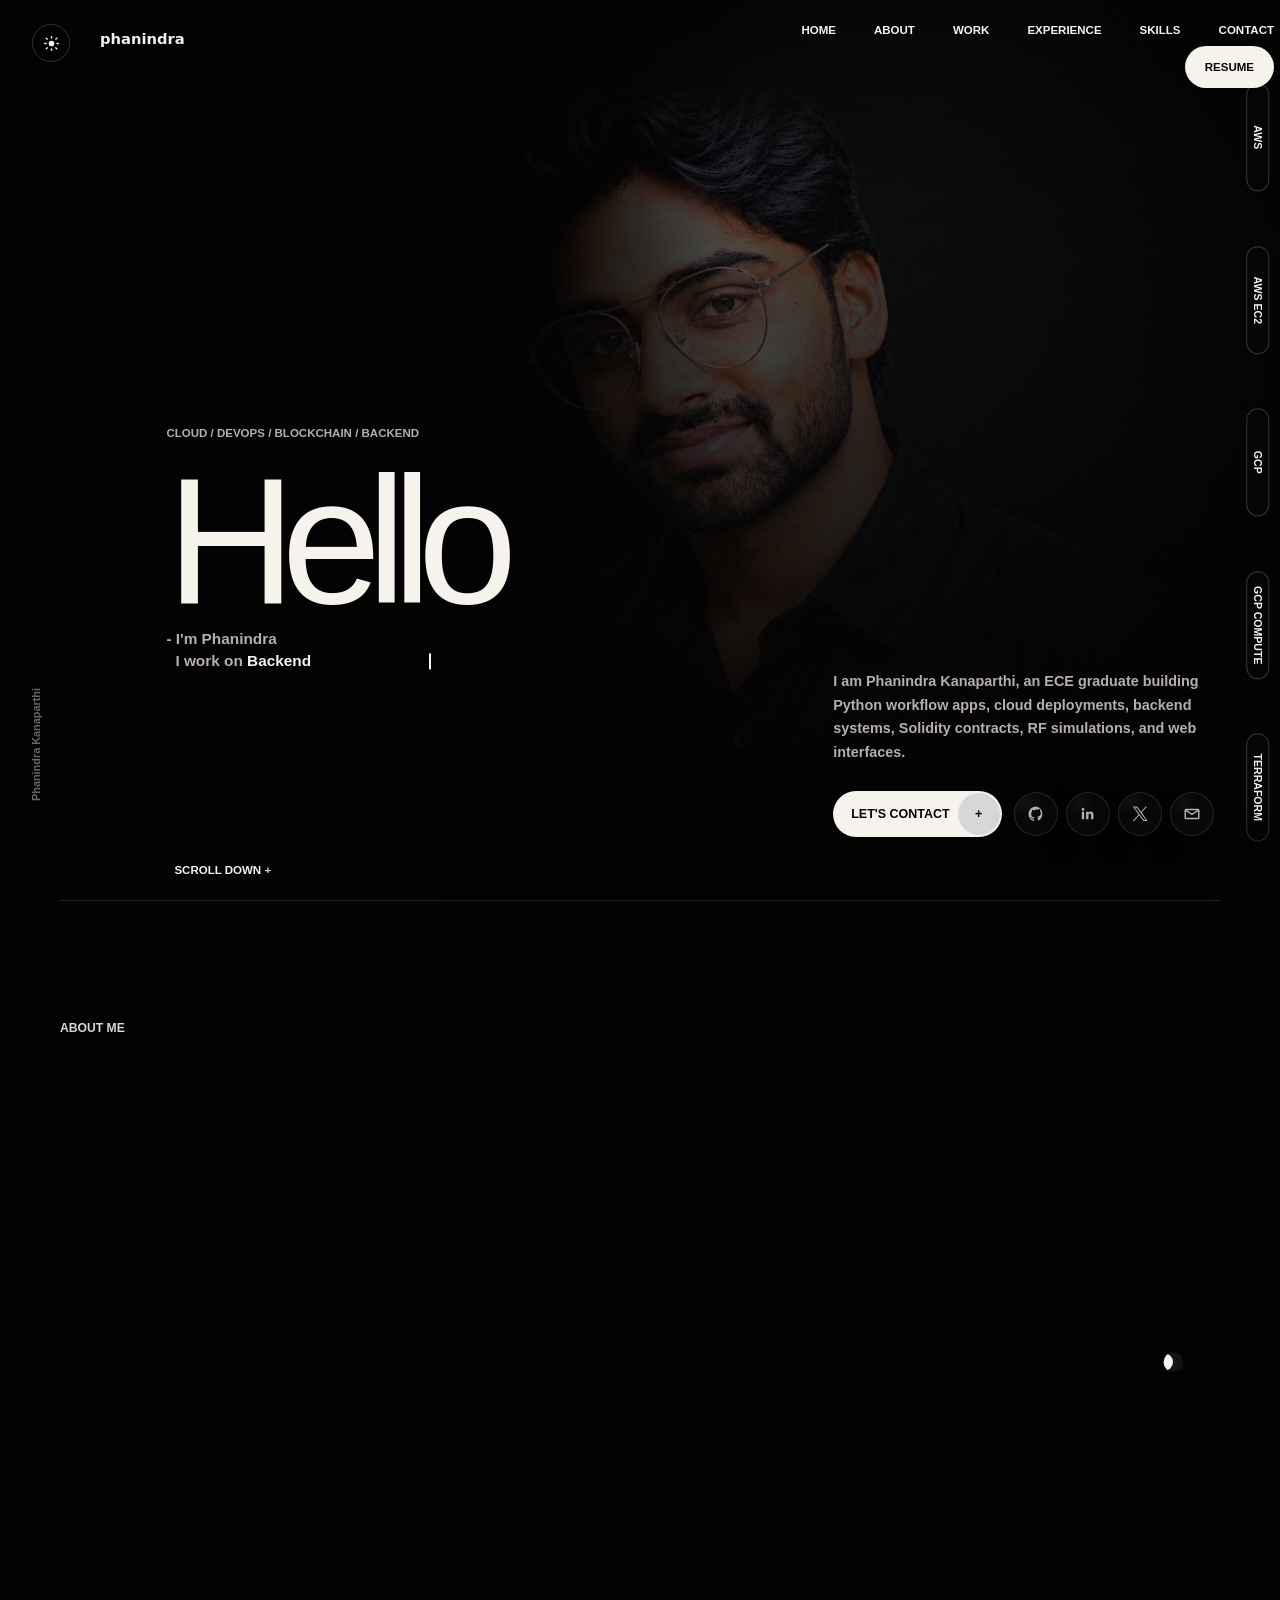
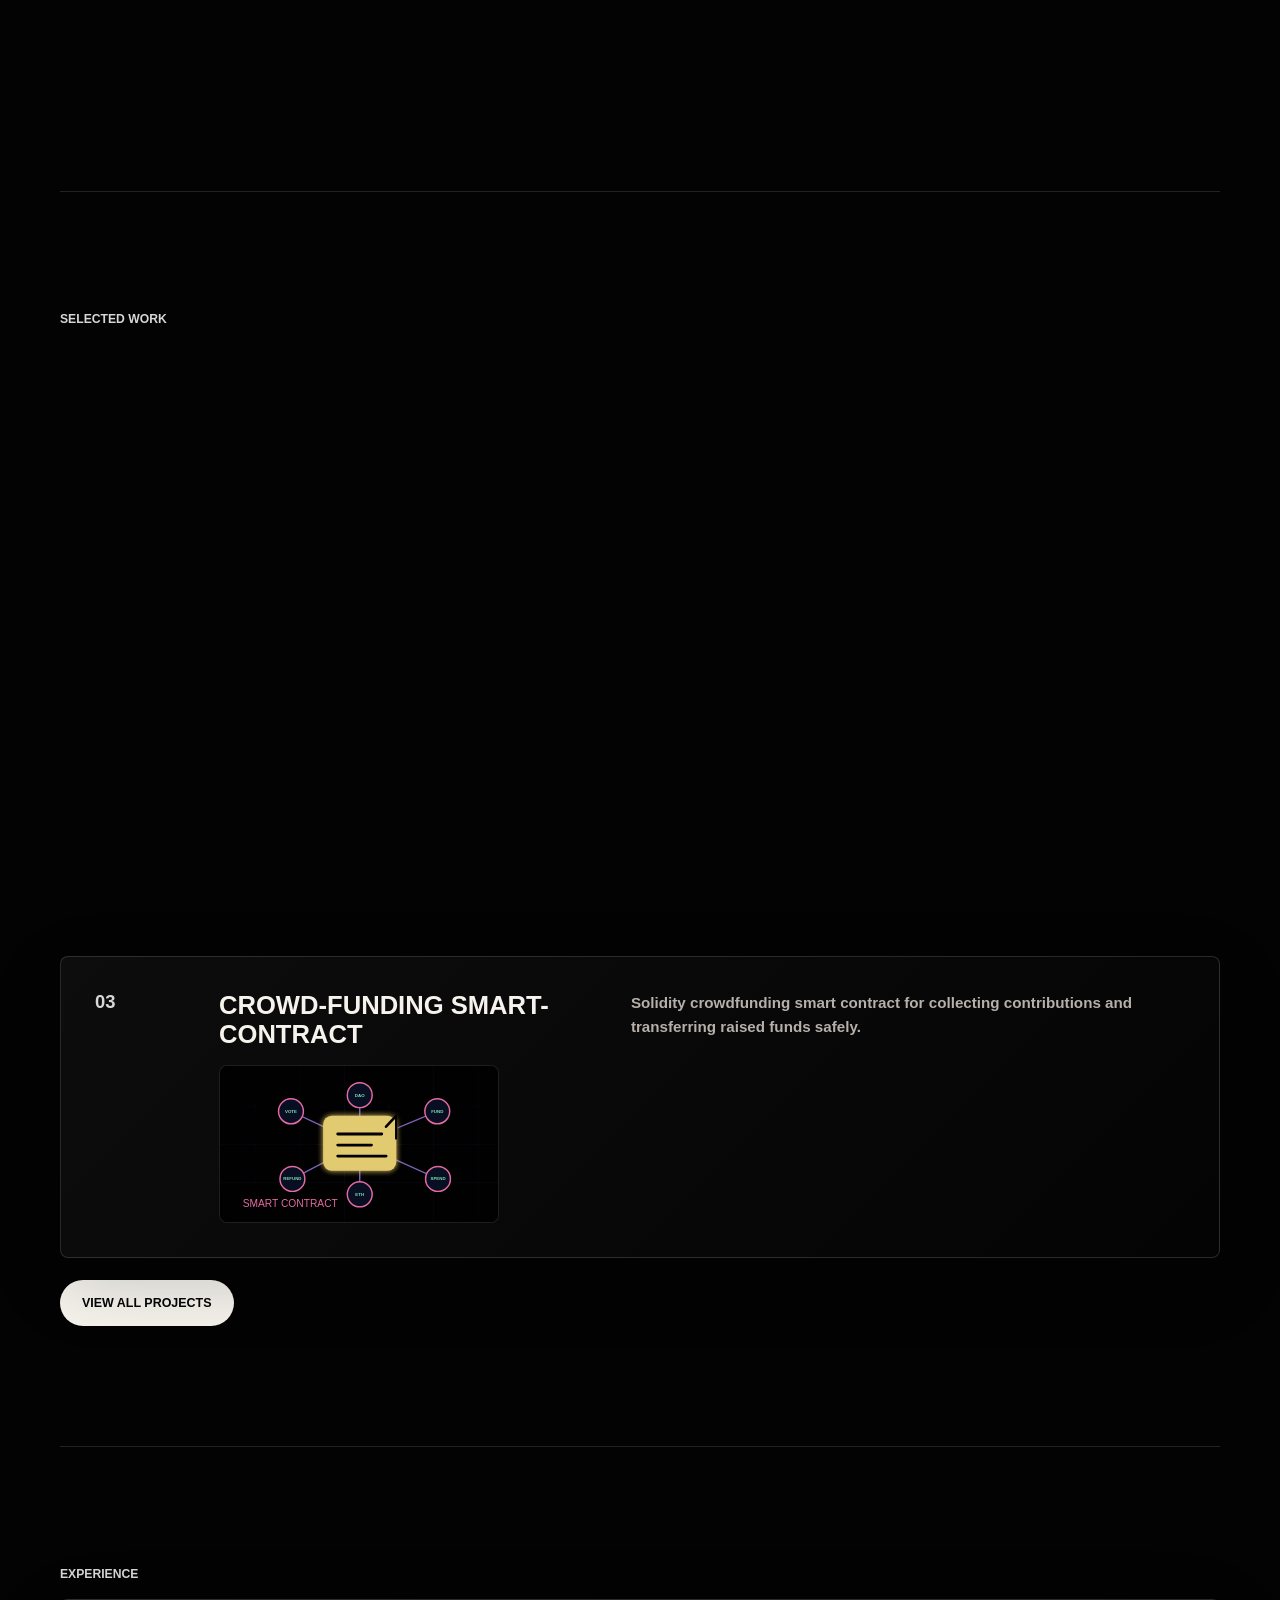
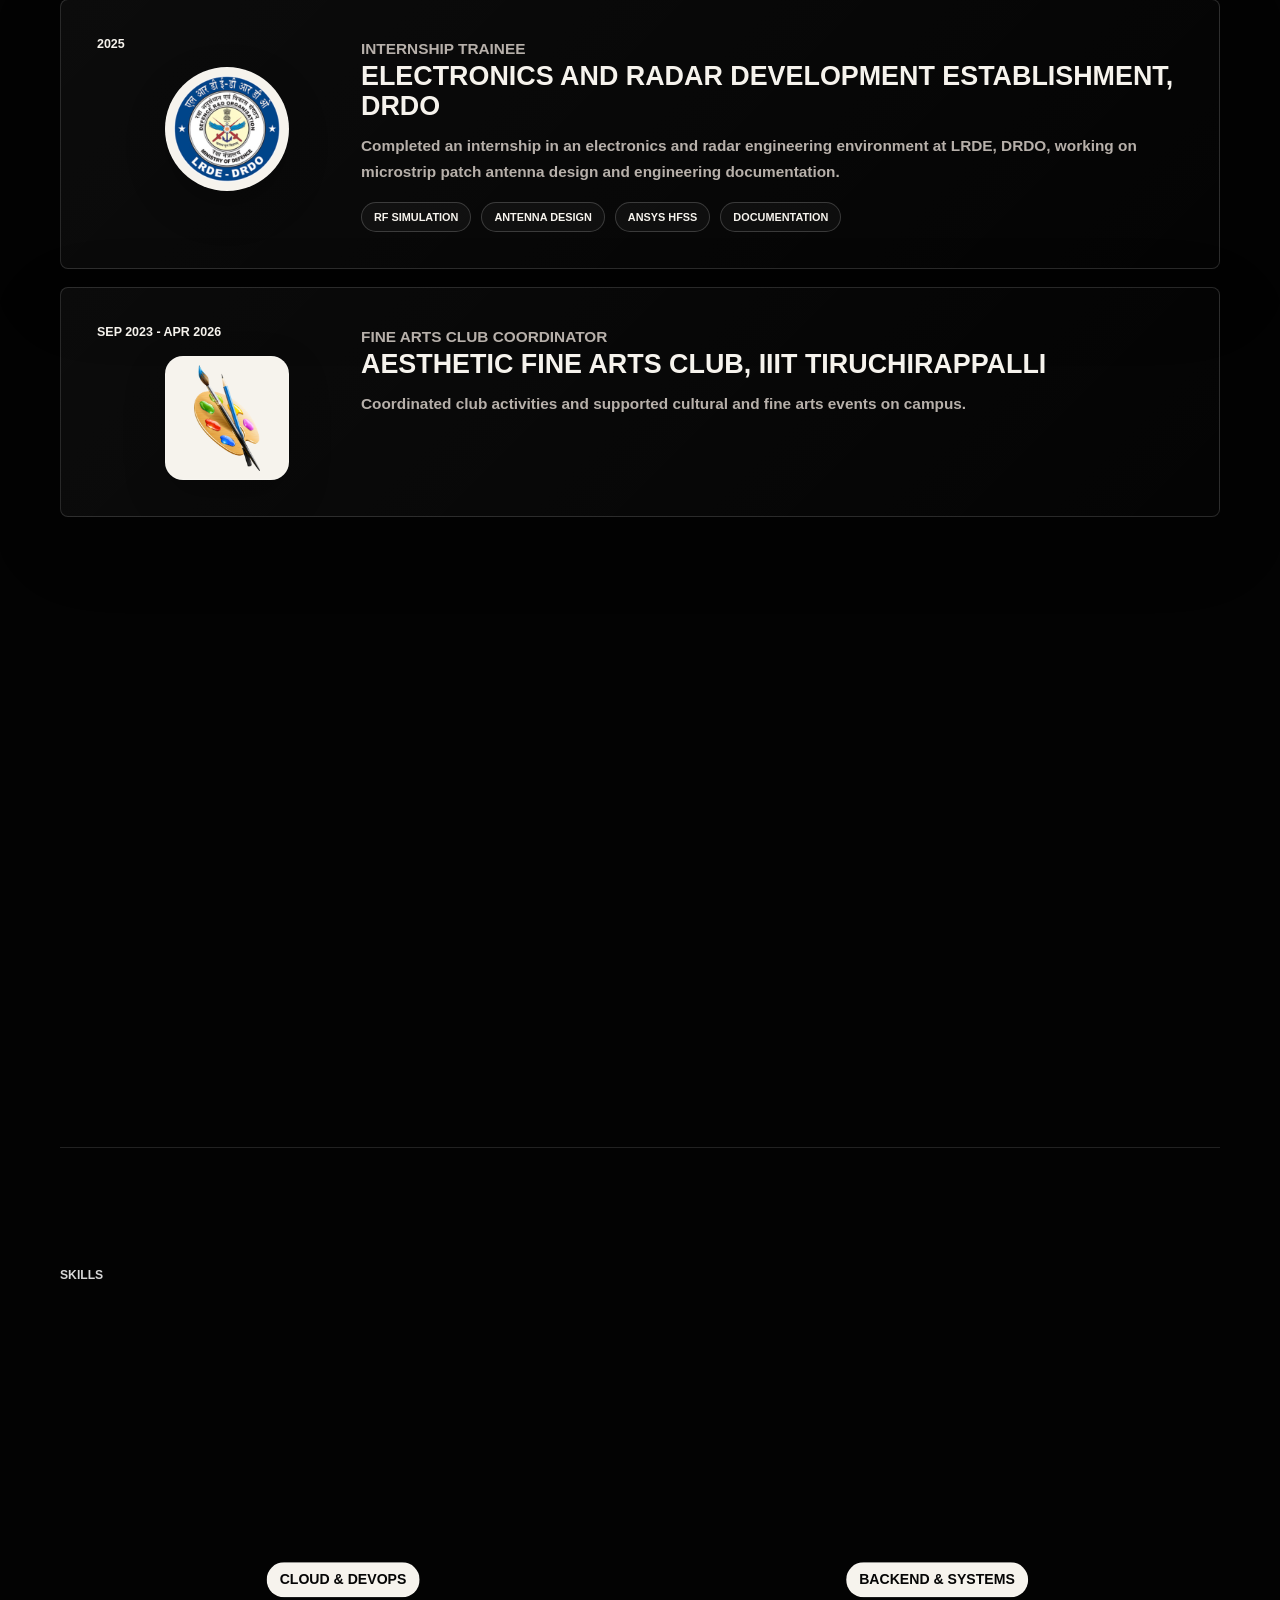
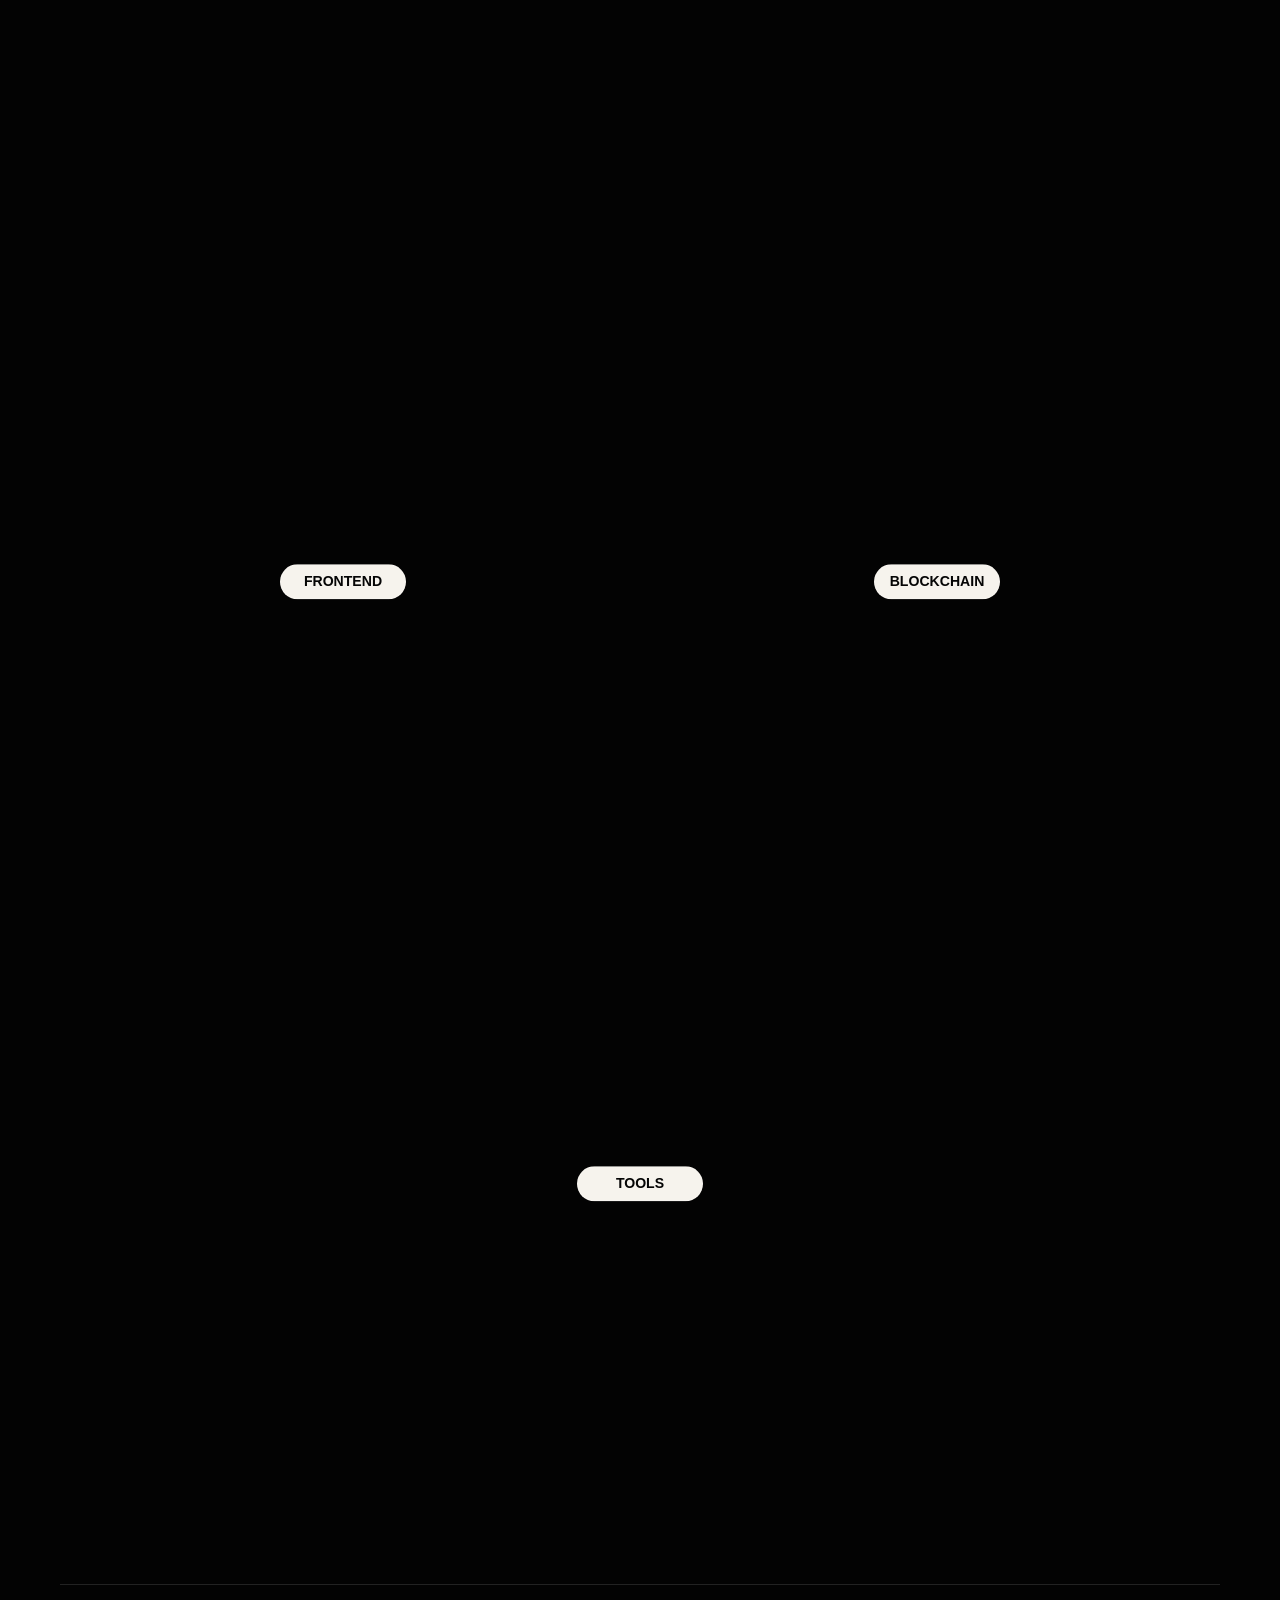
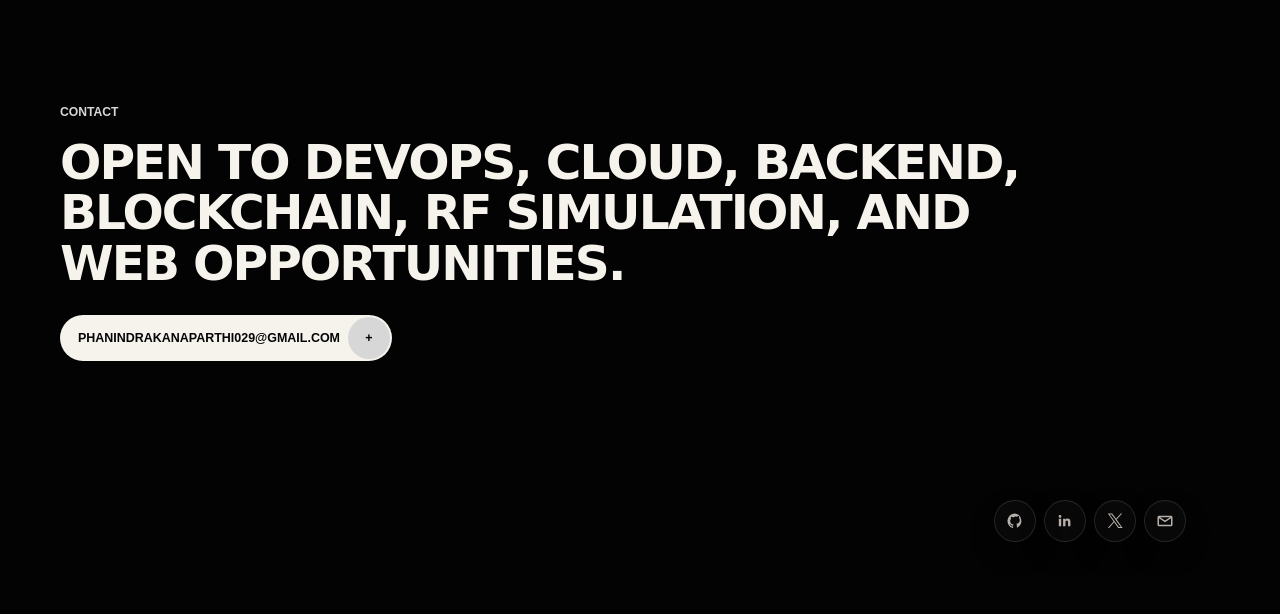
==== index.html @ 6a631ba1 "Move portfolio files to repository root" ====
<!doctype html>
<html lang="en">
  <head>
    <meta charset="UTF-8" />
    <meta name="viewport" content="width=device-width, initial-scale=1.0" />
    <meta
      name="description"
      content="Portfolio for Phanindra Kanaparthi, a DevOps, blockchain, backend, RF simulation, and web development engineer."
    />
    <title>Phanindra Kanaparthi | Portfolio</title>
    <link rel="stylesheet" href="styles.css" />
  </head>
  <body>
    <header class="site-header">
      <a class="logo" href="#home" aria-label="Phanindra Kanaparthi home">phanindra</a>
      <div class="header-links">
        <nav aria-label="Primary navigation">
          <a href="#home">Home</a>
          <a href="#about">About</a>
          <a href="#work">Work</a>
          <a href="#experience">Experience</a>
          <a href="#skills">Skills</a>
          <a href="#contact">Contact</a>
        </nav>
        <a class="header-resume" href="assets/Phanindra_Kanaparthi_Resume.pdf" target="_blank" rel="noreferrer">Resume</a>
        <button class="theme-toggle" type="button" aria-label="Switch to bright mode">
          <svg class="theme-icon theme-icon-sun" viewBox="0 0 24 24" aria-hidden="true">
            <path d="M12 5.2a1 1 0 0 1-1-1V2.5a1 1 0 1 1 2 0v1.7a1 1 0 0 1-1 1Zm0 17.3a1 1 0 0 1-1-1v-1.7a1 1 0 1 1 2 0v1.7a1 1 0 0 1-1 1ZM5.1 6.5 3.9 5.3a1 1 0 1 1 1.4-1.4l1.2 1.2a1 1 0 1 1-1.4 1.4Zm13.6 13.6-1.2-1.2a1 1 0 1 1 1.4-1.4l1.2 1.2a1 1 0 1 1-1.4 1.4ZM4.2 13H2.5a1 1 0 1 1 0-2h1.7a1 1 0 1 1 0 2Zm17.3 0h-1.7a1 1 0 1 1 0-2h1.7a1 1 0 1 1 0 2ZM4.6 20.4a1 1 0 0 1-.7-1.7l1.2-1.2a1 1 0 1 1 1.4 1.4l-1.2 1.2a1 1 0 0 1-.7.3ZM18.2 6.8a1 1 0 0 1-.7-1.7l1.2-1.2a1 1 0 1 1 1.4 1.4l-1.2 1.2a1 1 0 0 1-.7.3ZM12 8a4 4 0 1 1 0 8 4 4 0 0 1 0-8Z"/>
          </svg>
          <svg class="theme-icon theme-icon-moon" viewBox="0 0 24 24" aria-hidden="true">
            <path d="M20.2 15.6A8.4 8.4 0 0 1 8.4 3.8a1 1 0 0 0-1.1-1.5A10.2 10.2 0 1 0 21.7 16.7a1 1 0 0 0-1.5-1.1Z"/>
          </svg>
        </button>
      </div>
    </header>

    <aside class="skill-strip" aria-label="Scrolling skills">
      <div class="skill-strip-track">
        <span>AWS</span>
        <span>AWS EC2</span>
        <span>GCP</span>
        <span>GCP Compute</span>
        <span>Terraform</span>
        <span>Linux</span>
        <span>Bash</span>
        <span>systemd</span>
        <span>Python</span>
        <span>TypeScript</span>
        <span>Node.js</span>
        <span>REST APIs</span>
        <span>WebSockets</span>
        <span>ReportLab</span>
        <span>HTML</span>
        <span>CSS</span>
        <span>JavaScript</span>
        <span>Solidity</span>
        <span>C</span>
        <span>C++</span>
        <span>DSA</span>
        <span>Ansys HFSS</span>
        <span>AEDT</span>
        <span>RF Simulation</span>
        <span>GitHub</span>
        <span>PowerShell</span>
        <span>AWS</span>
        <span>AWS EC2</span>
        <span>GCP</span>
        <span>GCP Compute</span>
        <span>Terraform</span>
        <span>Linux</span>
        <span>Bash</span>
        <span>systemd</span>
        <span>Python</span>
        <span>TypeScript</span>
        <span>Node.js</span>
        <span>REST APIs</span>
        <span>WebSockets</span>
        <span>ReportLab</span>
        <span>HTML</span>
        <span>CSS</span>
        <span>JavaScript</span>
        <span>Solidity</span>
        <span>C</span>
        <span>C++</span>
        <span>DSA</span>
        <span>Ansys HFSS</span>
        <span>AEDT</span>
        <span>RF Simulation</span>
        <span>GitHub</span>
        <span>PowerShell</span>
      </div>
    </aside>

    <main id="home">
      <section class="hero layout-reference">
        <img class="hero-portrait" src="assets/hero-portrait.png" alt="" />
        <div class="hero-vignette" aria-hidden="true"></div>

        <div class="side-rail">
          <span>Phanindra Kanaparthi</span>
        </div>

        <div class="hero-copy">
          <p class="eyebrow">Cloud / DevOps / <br class="mobile-break" />Blockchain / Backend</p>
          <h1>
            <span>Hello</span>
          </h1>
          <div class="intro-line" aria-live="polite">
            <p>- I&apos;m Phanindra</p>
            <p class="intro-work-line">I work on <span id="role-word">Frontend</span><span class="typing-cursor" aria-hidden="true"></span></p>
          </div>
        </div>

        <div class="mission">
          <p>
            I am Phanindra Kanaparthi, an ECE graduate building Python workflow apps,
            cloud deployments, backend systems, Solidity contracts, RF simulations, and web interfaces.
          </p>
          <div class="hero-action-row">
            <a class="contact-btn" href="mailto:phanindrakanaparthi029@gmail.com">
              Let&apos;s Contact
              <span>+</span>
            </a>
            <div class="hero-socials" aria-label="Profile links">
              <a href="https://github.com/phanindra029" target="_blank" rel="noreferrer" aria-label="GitHub profile" data-link-name="github">
                <svg viewBox="0 0 24 24" aria-hidden="true"><path d="M12 2a10 10 0 0 0-3.16 19.49c.5.09.68-.22.68-.48v-1.7c-2.78.6-3.37-1.18-3.37-1.18-.46-1.16-1.12-1.47-1.12-1.47-.91-.62.07-.61.07-.61 1 .07 1.53 1.03 1.53 1.03.9 1.52 2.34 1.08 2.91.83.09-.65.35-1.08.63-1.33-2.22-.25-4.56-1.11-4.56-4.94 0-1.09.39-1.98 1.03-2.68-.1-.25-.45-1.27.1-2.64 0 0 .84-.27 2.75 1.02A9.6 9.6 0 0 1 12 6c.85 0 1.7.11 2.5.34 1.9-1.29 2.74-1.02 2.74-1.02.55 1.37.2 2.39.1 2.64.64.7 1.03 1.59 1.03 2.68 0 3.84-2.34 4.68-4.57 4.93.36.31.68.92.68 1.86v2.76c0 .26.18.58.69.48A10 10 0 0 0 12 2Z"/></svg>
              </a>
              <a href="https://www.linkedin.com/in/phanindra-kanaparthi-a23103269" target="_blank" rel="noreferrer" aria-label="LinkedIn profile" data-link-name="linkedin">
                <svg viewBox="0 0 24 24" aria-hidden="true"><path d="M6.94 8.9H3.78v10.08h3.16V8.9ZM5.36 4a1.84 1.84 0 1 0 0 3.68A1.84 1.84 0 0 0 5.36 4Zm13.86 9.2c0-3.04-1.62-4.45-3.78-4.45a3.26 3.26 0 0 0-2.96 1.63V8.9H9.45v10.08h3.16V14c0-1.31.25-2.58 1.87-2.58 1.6 0 1.62 1.49 1.62 2.66v4.9h3.12V13.2Z"/></svg>
              </a>
              <a href="https://x.com/phanindrak1205" target="_blank" rel="noreferrer" aria-label="X profile" data-link-name="x">
                <svg viewBox="0 0 24 24" aria-hidden="true"><path d="M14.18 10.16 21.54 2h-1.74l-6.4 7.1L8.3 2H2.42l7.72 10.75L2.42 21.3h1.74l6.75-7.49 5.39 7.49h5.88l-8-11.14Zm-2.39 2.65-.78-1.1L4.79 3.31h2.67l5.03 6.8.78 1.1 6.53 8.82h-2.67l-5.34-7.22Z"/></svg>
              </a>
              <a href="mailto:phanindrakanaparthi029@gmail.com" aria-label="Email">
                <svg viewBox="0 0 24 24" aria-hidden="true"><path d="M4 5h16a2 2 0 0 1 2 2v10a2 2 0 0 1-2 2H4a2 2 0 0 1-2-2V7a2 2 0 0 1 2-2Zm0 3.2v8.8h16V8.2l-8 5.3-8-5.3Zm1.3-1.2 6.7 4.45L18.7 7H5.3Z"/></svg>
              </a>
            </div>
          </div>
        </div>

        <a class="scroll-mark" href="#about" aria-label="Scroll to about section">
          <span>Scroll down</span>
        </a>
      </section>

      <div class="shooting-star-background" aria-hidden="true">
        <span style="--top: 4%; --delay: -1s; --duration: 5.8s; --length: 150px;"></span>
        <span style="--top: 14%; --delay: -4.2s; --duration: 7.4s; --length: 210px;"></span>
        <span style="--top: 25%; --delay: -2.8s; --duration: 6.6s; --length: 175px;"></span>
        <span style="--top: 37%; --delay: -7s; --duration: 8.2s; --length: 230px;"></span>
        <span style="--top: 49%; --delay: -3.5s; --duration: 6.1s; --length: 160px;"></span>
        <span style="--top: 61%; --delay: -8.5s; --duration: 7.8s; --length: 220px;"></span>
        <span style="--top: 73%; --delay: -5.4s; --duration: 6.9s; --length: 185px;"></span>
        <span style="--top: 85%; --delay: -10s; --duration: 8.8s; --length: 245px;"></span>
      </div>

      <section class="content-section about-section reveal-tab" id="about">
        <p class="section-kicker">About Me</p>
        <div class="about-copy">
          <h2>Hi, I&apos;m Phanindra Kanaparthi.</h2>
          <p>
            I am an Electronics and Communication Engineering graduate with a passion for software development,
            cloud infrastructure, AI-powered applications, and emerging technologies.
          </p>
          <p>
            I enjoy building practical solutions that combine software engineering with real-world problem solving.
            My experience spans backend development, cloud deployments, AI workflow automation, blockchain smart contracts,
            and RF engineering projects. I have worked with technologies such as Python, TypeScript, JavaScript, AWS,
            GCP, Terraform, Linux, and Solidity to develop scalable and efficient systems.
          </p>
          <p>
            Some of my notable projects include an AI-powered product description image workflow platform,
            a multi-VM cloud deployment architecture using Terraform, blockchain-based crowdfunding and lottery smart contracts,
            and microstrip patch antenna design using Ansys HFSS.
          </p>
          <p>
            During my internship at the Electronics and Radar Development Establishment, I worked on antenna design
            and engineering documentation, gaining valuable experience in research-driven engineering environments.
          </p>
          <p>
            I am constantly exploring new technologies, improving my development skills, and seeking opportunities
            to contribute to innovative projects in software engineering, cloud computing, DevOps, network operations,
            and AI-driven systems.
          </p>
          <p>
            Let&apos;s build something impactful together.
          </p>
        </div>
      </section>

      <section class="content-section work-section" id="work">
        <p class="section-kicker">Selected Work</p>
        <div class="work-grid">
          <article class="work-tab reveal-tab" data-project="pd-image-builder" tabindex="0" role="button" aria-label="Open pd-image-builder details">
            <span>01</span>
            <div class="project-title-media">
              <h3><a href="project.html?project=pd-image-builder" data-project-link="pd-image-builder">pd-image-builder</a></h3>
              <img src="assets/project-pd-image-builder.svg" alt="AI image workflow visual for pd-image-builder" />
            </div>
            <p>Local workflow app for D2C product description image concepts, QA, AI image drafts, and PDF export.</p>
          </article>
          <article class="work-tab reveal-tab" data-project="multi-vm-cloud" tabindex="0" role="button" aria-label="Open Multi-VM Cloud Deployment details">
            <span>02</span>
            <div class="project-title-media">
              <h3><a href="project.html?project=multi-vm-cloud" data-project-link="multi-vm-cloud">Multi-VM Cloud Deployment</a></h3>
              <img src="assets/project-cloud-deployment.svg" alt="Multi VM cloud deployment visual" />
            </div>
            <p>Multi-VM iii deployment on AWS/GCP with Terraform, private networking, API gateway, and model inference worker.</p>
          </article>
          <article class="work-tab reveal-tab" data-project="crowdfunding" tabindex="0" role="button" aria-label="Open Crowd-Funding Smart-contract details">
            <span>03</span>
            <div class="project-title-media">
              <h3><a href="project.html?project=crowdfunding" data-project-link="crowdfunding">Crowd-Funding Smart-contract</a></h3>
              <img src="assets/project-crowdfunding-contract.svg" alt="Blockchain crowdfunding smart contract visual" />
            </div>
            <p>Solidity crowdfunding smart contract for collecting contributions and transferring raised funds safely.</p>
          </article>
        </div>
        <a class="view-all-projects" href="work.html">View all projects</a>
      </section>

      <section class="content-section experience-section" id="experience">
        <p class="section-kicker">Experience</p>
        <div class="experience-list">
          <article class="experience-card reveal-tab">
            <div class="experience-timeline">
              <span class="experience-date">2025</span>
              <img class="experience-logo experience-logo-official" src="assets/lrde-drdo-logo.png" alt="Official LRDE DRDO logo" />
            </div>
            <div>
              <p class="experience-role">Internship Trainee</p>
              <h3>Electronics and Radar Development Establishment, DRDO</h3>
              <p>
                Completed an internship in an electronics and radar engineering environment at LRDE, DRDO,
                working on microstrip patch antenna design and engineering documentation.
              </p>
              <div class="experience-tags" aria-label="Experience skills">
                <span>RF Simulation</span>
                <span>Antenna Design</span>
                <span>Ansys HFSS</span>
                <span>Documentation</span>
              </div>
            </div>
          </article>

          <article class="experience-card reveal-tab">
            <div class="experience-timeline">
              <span class="experience-date">Sep 2023 - Apr 2026</span>
              <img class="experience-logo experience-logo-contain" src="assets/fine-arts-logo.png" alt="Fine Arts Club logo" />
            </div>
            <div>
              <p class="experience-role">Fine Arts Club Coordinator</p>
              <h3>Aesthetic Fine Arts Club, IIIT Tiruchirappalli</h3>
              <p>
                Coordinated club activities and supported cultural and fine arts events on campus.
              </p>
            </div>
          </article>

          <article class="experience-card reveal-tab">
            <div class="experience-timeline">
              <span class="experience-date">Aug 2023 - Apr 2026</span>
              <img class="experience-logo experience-logo-contain" src="assets/gdsc-logo-original.png" alt="Google Developer Student Clubs logo" />
            </div>
            <div>
              <p class="experience-role">GDSC Club Member</p>
              <h3>Google Developer Student Clubs, IIIT Tiruchirappalli</h3>
              <p>
                Earned Google Cloud skill badges and supported event planning, execution, and social media communication.
              </p>
              <div class="experience-tags" aria-label="GDSC skills">
                <span>Google Cloud</span>
                <span>Event Planning</span>
                <span>Communication</span>
              </div>
            </div>
          </article>

          <article class="experience-card reveal-tab">
            <div class="experience-timeline">
              <span class="experience-date">2023 - 2026</span>
              <img class="experience-logo" src="assets/logo-web-coding.svg" alt="Web development and coding clubs logo badge" />
            </div>
            <div>
              <p class="experience-role">Club Member</p>
              <h3>Web Development Club & Competitive Coding Club</h3>
              <p>
                Participated in development and coding communities at IIIT Tiruchirappalli, strengthening web development,
                problem solving, and self-learning habits.
              </p>
            </div>
          </article>
        </div>
      </section>

      <section class="content-section" id="skills">
        <p class="section-kicker">Skills</p>
        <div class="skill-web-grid">
          <article class="skill-web reveal-web">
            <svg class="web-lines" viewBox="0 0 100 100" aria-hidden="true">
              <path d="M50 50 C50 36 48 20 51 6 M50 50 C59 35 68 18 78 9 M50 50 C66 41 82 31 94 28 M50 50 C67 55 84 62 96 72 M50 50 C57 65 64 81 66 96 M50 50 C44 65 37 82 27 95 M50 50 C36 58 20 67 6 69 M50 50 C36 43 20 35 7 25" />
              <path d="M51 6 C62 8 72 8 78 9 C84 17 90 23 94 28 C95 42 98 58 96 72 C87 82 78 92 66 96 C52 94 38 99 27 95 C20 85 11 80 6 69 C8 55 4 39 7 25 C19 18 34 9 51 6 M50 18 C60 19 68 18 75 20 C80 26 86 32 88 38 C89 49 91 59 88 68 C80 76 72 83 62 86 C50 84 38 88 30 84 C23 76 17 70 14 61 C15 50 12 41 16 33 C25 26 37 19 50 18 M50 31 C58 30 64 31 70 34 C74 39 78 45 79 52 C77 59 75 66 68 71 C60 73 53 76 45 73 C38 70 31 66 28 60 C28 52 27 45 31 40 C36 35 43 31 50 31" />
            </svg>
            <h3>Cloud & DevOps</h3>
            <span style="--x: 50%; --y: 12%">AWS</span>
            <span style="--x: 65%; --y: 25%">AWS EC2</span>
            <span style="--x: 66%; --y: 42%">GCP</span>
            <span style="--x: 78%; --y: 58%">GCP Compute</span>
            <span style="--x: 55%; --y: 86%">Linux</span>
            <span style="--x: 35%; --y: 65%">Networking</span>
            <span style="--x: 18%; --y: 45%">Nginx</span>
            <span style="--x: 63%; --y: 70%">Terraform</span>
            <span style="--x: 41%; --y: 28%">IaC</span>
            <span style="--x: 36%; --y: 78%">Bash</span>
            <span style="--x: 24%; --y: 30%">systemd</span>
          </article>

          <article class="skill-web reveal-web">
            <svg class="web-lines" viewBox="0 0 100 100" aria-hidden="true">
              <path d="M50 50 C50 36 48 20 51 6 M50 50 C59 35 68 18 78 9 M50 50 C66 41 82 31 94 28 M50 50 C67 55 84 62 96 72 M50 50 C57 65 64 81 66 96 M50 50 C44 65 37 82 27 95 M50 50 C36 58 20 67 6 69 M50 50 C36 43 20 35 7 25" />
              <path d="M51 6 C62 8 72 8 78 9 C84 17 90 23 94 28 C95 42 98 58 96 72 C87 82 78 92 66 96 C52 94 38 99 27 95 C20 85 11 80 6 69 C8 55 4 39 7 25 C19 18 34 9 51 6 M50 18 C60 19 68 18 75 20 C80 26 86 32 88 38 C89 49 91 59 88 68 C80 76 72 83 62 86 C50 84 38 88 30 84 C23 76 17 70 14 61 C15 50 12 41 16 33 C25 26 37 19 50 18 M50 31 C58 30 64 31 70 34 C74 39 78 45 79 52 C77 59 75 66 68 71 C60 73 53 76 45 73 C38 70 31 66 28 60 C28 52 27 45 31 40 C36 35 43 31 50 31" />
            </svg>
            <h3>Backend & Systems</h3>
            <span style="--x: 50%; --y: 13%">Python</span>
            <span style="--x: 66%; --y: 36%">TypeScript</span>
            <span style="--x: 82%; --y: 58%">REST APIs</span>
            <span style="--x: 52%; --y: 86%">RPC</span>
            <span style="--x: 33%; --y: 61%">WebSockets</span>
            <span style="--x: 32%; --y: 35%">HF Transformers</span>
            <span style="--x: 66%; --y: 74%">Node.js</span>
            <span style="--x: 22%; --y: 78%">ReportLab</span>
            <span style="--x: 76%; --y: 24%">C</span>
            <span style="--x: 21%; --y: 21%">C++</span>
            <span style="--x: 50%; --y: 72%">DSA</span>
          </article>

          <article class="skill-web reveal-web">
            <svg class="web-lines" viewBox="0 0 100 100" aria-hidden="true">
              <path d="M50 50 C50 36 48 20 51 6 M50 50 C59 35 68 18 78 9 M50 50 C66 41 82 31 94 28 M50 50 C67 55 84 62 96 72 M50 50 C57 65 64 81 66 96 M50 50 C44 65 37 82 27 95 M50 50 C36 58 20 67 6 69 M50 50 C36 43 20 35 7 25" />
              <path d="M51 6 C62 8 72 8 78 9 C84 17 90 23 94 28 C95 42 98 58 96 72 C87 82 78 92 66 96 C52 94 38 99 27 95 C20 85 11 80 6 69 C8 55 4 39 7 25 C19 18 34 9 51 6 M50 18 C60 19 68 18 75 20 C80 26 86 32 88 38 C89 49 91 59 88 68 C80 76 72 83 62 86 C50 84 38 88 30 84 C23 76 17 70 14 61 C15 50 12 41 16 33 C25 26 37 19 50 18 M50 31 C58 30 64 31 70 34 C74 39 78 45 79 52 C77 59 75 66 68 71 C60 73 53 76 45 73 C38 70 31 66 28 60 C28 52 27 45 31 40 C36 35 43 31 50 31" />
            </svg>
            <h3>Frontend</h3>
            <span style="--x: 50%; --y: 13%">HTML</span>
            <span style="--x: 66%; --y: 39%">CSS</span>
            <span style="--x: 62%; --y: 68%">JavaScript</span>
            <span style="--x: 38%; --y: 82%">DOM Manipulation</span>
            <span style="--x: 18%; --y: 42%">Responsive Web Design</span>
          </article>

          <article class="skill-web reveal-web">
            <svg class="web-lines" viewBox="0 0 100 100" aria-hidden="true">
              <path d="M50 50 C50 36 48 20 51 6 M50 50 C59 35 68 18 78 9 M50 50 C66 41 82 31 94 28 M50 50 C67 55 84 62 96 72 M50 50 C57 65 64 81 66 96 M50 50 C44 65 37 82 27 95 M50 50 C36 58 20 67 6 69 M50 50 C36 43 20 35 7 25" />
              <path d="M51 6 C62 8 72 8 78 9 C84 17 90 23 94 28 C95 42 98 58 96 72 C87 82 78 92 66 96 C52 94 38 99 27 95 C20 85 11 80 6 69 C8 55 4 39 7 25 C19 18 34 9 51 6 M50 18 C60 19 68 18 75 20 C80 26 86 32 88 38 C89 49 91 59 88 68 C80 76 72 83 62 86 C50 84 38 88 30 84 C23 76 17 70 14 61 C15 50 12 41 16 33 C25 26 37 19 50 18 M50 31 C58 30 64 31 70 34 C74 39 78 45 79 52 C77 59 75 66 68 71 C60 73 53 76 45 73 C38 70 31 66 28 60 C28 52 27 45 31 40 C36 35 43 31 50 31" />
            </svg>
            <h3>Blockchain</h3>
            <span style="--x: 50%; --y: 13%">Solidity</span>
            <span style="--x: 82%; --y: 49%">Ethereum Smart Contracts</span>
            <span style="--x: 52%; --y: 84%">Smart Contract Development</span>
            <span style="--x: 30%; --y: 52%">Remix IDE</span>
          </article>

          <article class="skill-web reveal-web">
            <svg class="web-lines" viewBox="0 0 100 100" aria-hidden="true">
              <path d="M50 50 C50 36 48 20 51 6 M50 50 C59 35 68 18 78 9 M50 50 C66 41 82 31 94 28 M50 50 C67 55 84 62 96 72 M50 50 C57 65 64 81 66 96 M50 50 C44 65 37 82 27 95 M50 50 C36 58 20 67 6 69 M50 50 C36 43 20 35 7 25" />
              <path d="M51 6 C62 8 72 8 78 9 C84 17 90 23 94 28 C95 42 98 58 96 72 C87 82 78 92 66 96 C52 94 38 99 27 95 C20 85 11 80 6 69 C8 55 4 39 7 25 C19 18 34 9 51 6 M50 18 C60 19 68 18 75 20 C80 26 86 32 88 38 C89 49 91 59 88 68 C80 76 72 83 62 86 C50 84 38 88 30 84 C23 76 17 70 14 61 C15 50 12 41 16 33 C25 26 37 19 50 18 M50 31 C58 30 64 31 70 34 C74 39 78 45 79 52 C77 59 75 66 68 71 C60 73 53 76 45 73 C38 70 31 66 28 60 C28 52 27 45 31 40 C36 35 43 31 50 31" />
            </svg>
            <h3>Tools</h3>
            <span style="--x: 50%; --y: 13%">Git</span>
            <span style="--x: 66%; --y: 40%">GitHub</span>
            <span style="--x: 72%; --y: 80%">PowerShell</span>
            <span style="--x: 34%; --y: 82%">Terraform CLI</span>
            <span style="--x: 19%; --y: 43%">VS Code</span>
            <span style="--x: 50%; --y: 86%">Ansys HFSS</span>
            <span style="--x: 29%; --y: 25%">AEDT</span>
            <span style="--x: 73%; --y: 24%">RF Simulation</span>
          </article>
        </div>
      </section>

      <section class="content-section contact-section" id="contact">
        <p class="section-kicker">Contact</p>
        <h2>Open to DevOps, cloud, backend, blockchain, RF simulation, and web opportunities.</h2>
        <a class="contact-btn" href="mailto:phanindrakanaparthi029@gmail.com">
          phanindrakanaparthi029@gmail.com
          <span>+</span>
        </a>
        <div class="contact-socials" aria-label="Contact links">
          <a href="https://github.com/phanindra029" target="_blank" rel="noreferrer" aria-label="GitHub profile">
            <svg viewBox="0 0 24 24" aria-hidden="true"><path d="M12 2a10 10 0 0 0-3.16 19.49c.5.09.68-.22.68-.48v-1.7c-2.78.6-3.37-1.18-3.37-1.18-.46-1.16-1.12-1.47-1.12-1.47-.91-.62.07-.61.07-.61 1 .07 1.53 1.03 1.53 1.03.9 1.52 2.34 1.08 2.91.83.09-.65.35-1.08.63-1.33-2.22-.25-4.56-1.11-4.56-4.94 0-1.09.39-1.98 1.03-2.68-.1-.25-.45-1.27.1-2.64 0 0 .84-.27 2.75 1.02A9.6 9.6 0 0 1 12 6c.85 0 1.7.11 2.5.34 1.9-1.29 2.74-1.02 2.74-1.02.55 1.37.2 2.39.1 2.64.64.7 1.03 1.59 1.03 2.68 0 3.84-2.34 4.68-4.57 4.93.36.31.68.92.68 1.86v2.76c0 .26.18.58.69.48A10 10 0 0 0 12 2Z"/></svg>
          </a>
          <a href="https://www.linkedin.com/in/phanindra-kanaparthi-a23103269" target="_blank" rel="noreferrer" aria-label="LinkedIn profile">
            <svg viewBox="0 0 24 24" aria-hidden="true"><path d="M6.94 8.9H3.78v10.08h3.16V8.9ZM5.36 4a1.84 1.84 0 1 0 0 3.68A1.84 1.84 0 0 0 5.36 4Zm13.86 9.2c0-3.04-1.62-4.45-3.78-4.45a3.26 3.26 0 0 0-2.96 1.63V8.9H9.45v10.08h3.16V14c0-1.31.25-2.58 1.87-2.58 1.6 0 1.62 1.49 1.62 2.66v4.9h3.12V13.2Z"/></svg>
          </a>
          <a href="https://x.com/phanindrak1205" target="_blank" rel="noreferrer" aria-label="X profile">
            <svg viewBox="0 0 24 24" aria-hidden="true"><path d="M14.18 10.16 21.54 2h-1.74l-6.4 7.1L8.3 2H2.42l7.72 10.75L2.42 21.3h1.74l6.75-7.49 5.39 7.49h5.88l-8-11.14Zm-2.39 2.65-.78-1.1L4.79 3.31h2.67l5.03 6.8.78 1.1 6.53 8.82h-2.67l-5.34-7.22Z"/></svg>
          </a>
          <a href="mailto:phanindrakanaparthi029@gmail.com" aria-label="Email">
            <svg viewBox="0 0 24 24" aria-hidden="true"><path d="M4 5h16a2 2 0 0 1 2 2v10a2 2 0 0 1-2 2H4a2 2 0 0 1-2-2V7a2 2 0 0 1 2-2Zm0 3.2v8.8h16V8.2l-8 5.3-8-5.3Zm1.3-1.2 6.7 4.45L18.7 7H5.3Z"/></svg>
          </a>
        </div>
      </section>
    </main>

    <script src="script.js"></script>
  </body>
</html>
---- styles.css ----
:root {
  color-scheme: dark;
  --black: #030303;
  --white: #f6f3ed;
  --muted: #b7b0aa;
  --orange: #d7d7d7;
  --cyan: #9f9f9f;
  --red: #6f6f6f;
  --line: rgba(255, 255, 255, 0.14);
}

* {
  box-sizing: border-box;
}

html {
  scroll-behavior: smooth;
}

body {
  min-width: 320px;
  margin: 0;
  overflow-x: hidden;
  background: var(--black);
  color: var(--white);
  font-family: "Arial Black", Impact, system-ui, sans-serif;
  transition: background 260ms ease, color 260ms ease;
}

.tech-background {
  position: fixed;
  inset: 0;
  z-index: 2;
  pointer-events: none;
  opacity: 0.34;
  mix-blend-mode: screen;
  overflow: hidden;
}

.tech-background svg {
  width: 100%;
  height: 100%;
  filter: drop-shadow(0 0 18px rgba(255, 255, 255, 0.1));
}

.cloud-network {
  animation: techFloat 16s ease-in-out infinite;
}

.chain-network {
  animation: techFloat 18s ease-in-out infinite reverse;
}

.pipeline-network {
  animation: techFloat 20s ease-in-out infinite;
}

.cloud-line,
.chain-path,
.pipeline-line,
.pipeline-box {
  fill: none;
  stroke-linecap: round;
  stroke-linejoin: round;
}

.cloud-line {
  stroke: rgba(98, 178, 255, 0.5);
  stroke-width: 2.2;
  stroke-dasharray: 18 14;
  animation: techDash 18s linear infinite;
}

.cloud-line-soft {
  stroke: rgba(255, 255, 255, 0.34);
  animation-duration: 24s;
}

.chain-path {
  stroke: rgba(255, 255, 255, 0.48);
  stroke-width: 2;
  stroke-dasharray: 12 10;
  animation: techDash 14s linear infinite;
}

.chain-path-delay {
  stroke: rgba(255, 176, 58, 0.46);
  animation-direction: reverse;
  animation-duration: 20s;
}

.chain-node {
  fill: rgba(255, 255, 255, 0.85);
  transform-box: fill-box;
  transform-origin: center;
  animation: nodePulse 2.8s ease-in-out infinite;
}

.chain-node:nth-of-type(2n) {
  animation-delay: 0.6s;
}

.chain-node:nth-of-type(3n) {
  animation-delay: 1.1s;
}

.pipeline-line {
  stroke: rgba(135, 255, 188, 0.48);
  stroke-width: 2.2;
  stroke-dasharray: 4 18;
  animation: pipelineFlow 8s linear infinite;
}

.pipeline-line-delay {
  stroke: rgba(151, 121, 255, 0.46);
  animation-delay: -3s;
}

.pipeline-box {
  stroke: rgba(255, 255, 255, 0.38);
  stroke-width: 2;
  fill: rgba(255, 255, 255, 0.025);
  animation: boxGlow 4s ease-in-out infinite;
}

.site-header,
.skill-strip,
.page-social-dock {
  z-index: 20;
}

main,
.hero > *,
.content-section,
.work-page,
.project-page {
  position: relative;
  z-index: 5;
}

main {
  overflow: hidden;
}

.shooting-star-background {
  position: absolute;
  top: 100vh;
  right: 0;
  bottom: 0;
  left: 0;
  z-index: 1;
  pointer-events: none;
  overflow: hidden;
}

.shooting-star-background span {
  position: absolute;
  top: var(--top);
  left: -18vw;
  width: var(--length);
  height: 1px;
  border-radius: 999px;
  background: linear-gradient(90deg, transparent, rgba(255, 255, 255, 0.9), transparent);
  box-shadow: 0 0 14px rgba(255, 255, 255, 0.32);
  opacity: 0;
  transform: rotate(16deg) translateX(0);
  animation: shootingStar var(--duration) linear infinite;
  animation-delay: var(--delay);
}

.shooting-star-background span::before {
  position: absolute;
  top: 50%;
  right: 7px;
  width: 5px;
  height: 5px;
  border-radius: 50%;
  background: rgba(255, 255, 255, 0.95);
  box-shadow: 0 0 18px rgba(255, 255, 255, 0.78);
  content: "";
  transform: translateY(-50%);
}

body.bright-mode {
  color-scheme: light;
  --black: #f4f2ed;
  --white: #070707;
  --muted: #4b4b4b;
  --orange: #1b1b1b;
  --cyan: #575757;
  --red: #777;
  --line: rgba(0, 0, 0, 0.14);
}

body::selection {
  background: #d7d7d7;
  color: #000;
}

a {
  color: inherit;
  text-decoration: none;
}

.site-header {
  position: fixed;
  top: 0;
  right: -26px;
  left: 0;
  z-index: 20;
  display: flex;
  align-items: center;
  justify-content: space-between;
  padding: 24px 32px;
  color: var(--white);
  background: transparent;
  mix-blend-mode: normal;
  backdrop-filter: none;
}

.logo {
  margin-left: 68px;
  transform: translateY(-18px);
  font-size: 0.92rem;
  font-weight: 900;
  letter-spacing: 0;
  text-transform: lowercase;
}

.header-links {
  display: grid;
  justify-items: end;
  gap: 10px;
}

.site-header nav {
  display: flex;
  align-items: center;
  gap: clamp(14px, 3vw, 38px);
}

.site-header nav a {
  font-family: Arial, sans-serif;
  font-size: 0.72rem;
  font-weight: 800;
  letter-spacing: 0;
  text-transform: uppercase;
  transition: color 180ms ease;
}

.site-header nav a:hover {
  color: var(--orange);
}

.header-resume {
  display: inline-flex;
  align-items: center;
  justify-content: center;
  min-height: 42px;
  padding: 0 20px;
  border: 0;
  border-radius: 999px;
  background: var(--white);
  color: #050505;
  font-family: Arial, sans-serif;
  font-size: 0.72rem;
  font-weight: 900;
  text-transform: uppercase;
  transition: transform 180ms ease, background 180ms ease;
}

.header-resume:hover {
  transform: translateY(-2px);
  background: var(--orange);
}

.theme-toggle {
  position: absolute;
  top: 24px;
  left: 32px;
  display: inline-flex;
  align-items: center;
  justify-content: center;
  width: 38px;
  height: 38px;
  padding: 0;
  border: 1px solid rgba(255, 255, 255, 0.18);
  border-radius: 999px;
  background: transparent;
  color: var(--white);
  font-family: Arial, sans-serif;
  font-size: 0.68rem;
  font-weight: 900;
  text-transform: uppercase;
  cursor: pointer;
  transition: transform 180ms ease, border-color 180ms ease, background 180ms ease, color 180ms ease;
}

.theme-icon {
  width: 17px;
  height: 17px;
  fill: currentColor;
}

.theme-icon-moon {
  display: none;
}

body.bright-mode .theme-icon-sun {
  display: none;
}

body.bright-mode .theme-icon-moon {
  display: block;
}

.theme-toggle:hover {
  transform: translateY(-2px);
  border-color: rgba(255, 255, 255, 0.34);
  background: rgba(255, 255, 255, 0.06);
}

.skill-strip {
  position: fixed;
  top: 0;
  right: 0;
  bottom: 0;
  z-index: 18;
  width: 44px;
  overflow: hidden;
  pointer-events: none;
  border-right: 0;
  border-left: 0;
  background: transparent;
  mask-image: linear-gradient(180deg, transparent 0%, #000 10%, #000 90%, transparent 100%);
}

.skill-strip-track {
  display: flex;
  flex-direction: column;
  align-items: center;
  gap: 0;
  padding: 56px 0;
  animation: skillStripDown 82s linear infinite;
}

.skill-strip span {
  display: inline-flex;
  align-items: center;
  justify-content: center;
  min-width: 108px;
  margin: 70px 0;
  padding: 5px 9px;
  border: 1px solid rgba(255, 255, 255, 0.2);
  border-radius: 999px;
  background: #050505;
  color: var(--white);
  font-family: Arial, sans-serif;
  font-size: 0.66rem;
  font-weight: 900;
  line-height: 1;
  text-transform: uppercase;
  transform: rotate(90deg);
  white-space: nowrap;
}

@keyframes skillStripDown {
  from {
    transform: translateY(-50%);
  }

  to {
    transform: translateY(0);
  }
}

.hero {
  position: relative;
  min-height: 100vh;
  overflow: hidden;
  isolation: isolate;
  background:
    radial-gradient(circle at 76% 42%, rgba(255, 255, 255, 0.12), transparent 27rem),
    radial-gradient(circle at 56% 44%, rgba(160, 160, 160, 0.08), transparent 23rem),
    #030303;
}

.hero::before {
  position: absolute;
  inset: 0;
  z-index: 3;
  content: "";
  pointer-events: none;
  background:
    linear-gradient(90deg, rgba(3, 3, 3, 0.92) 0%, rgba(3, 3, 3, 0.62) 36%, rgba(3, 3, 3, 0.06) 58%, rgba(3, 3, 3, 0.36) 100%),
    linear-gradient(180deg, rgba(3, 3, 3, 0.16), rgba(3, 3, 3, 0.94));
}

.hero::after {
  position: absolute;
  inset: 0;
  z-index: 4;
  content: "";
  pointer-events: none;
  background: transparent;
}

.hero-portrait {
  position: absolute;
  top: calc(72px + 1vh);
  right: 2vw;
  z-index: 1;
  width: min(78vw, 1060px);
  height: calc(100% - 72px - 1vh);
  object-fit: cover;
  object-position: center;
  filter: saturate(1.06) contrast(1.02) brightness(1.13) drop-shadow(-44px 0 32px rgba(0, 0, 0, 1));
  mix-blend-mode: normal;
  opacity: 1;
  mask-image:
    linear-gradient(90deg, transparent 0%, rgba(0, 0, 0, 0.12) 16%, rgba(0, 0, 0, 0.72) 25%, #000 34%, #000 72%, rgba(0, 0, 0, 0.6) 88%, transparent 100%),
    linear-gradient(180deg, transparent 0%, #000 10%, #000 76%, transparent 100%);
  mask-composite: intersect;
}

.hero-vignette {
  position: absolute;
  inset: 0;
  z-index: 2;
  background:
    radial-gradient(circle at 72% 40%, rgba(255, 255, 255, 0.03) 0 16%, rgba(3, 3, 3, 0.34) 42%, rgba(3, 3, 3, 0.92) 100%),
    linear-gradient(90deg, rgba(3, 3, 3, 0.98) 0%, rgba(3, 3, 3, 0.62) 42%, transparent 56%),
    linear-gradient(90deg, rgba(3, 3, 3, 0.9) 0%, rgba(3, 3, 3, 0.28) 48%, rgba(3, 3, 3, 0.74) 100%),
    linear-gradient(180deg, transparent, rgba(3, 3, 3, 0.72));
}

.hero-copy {
  position: absolute;
  top: 61%;
  left: clamp(58px, 13vw, 190px);
  z-index: 6;
  width: min(640px, 84vw);
  transform: translateY(-50%);
}

.eyebrow,
.section-kicker,
.micro-label {
  font-family: Arial, sans-serif;
  font-weight: 800;
  letter-spacing: 0;
  text-transform: uppercase;
}

.eyebrow {
  margin: 0 0 22px;
  color: var(--muted);
  font-size: 0.72rem;
}

.mobile-break {
  display: none;
}

h1,
h2,
h3,
p {
  overflow-wrap: anywhere;
}

h1 {
  display: grid;
  margin: 0;
  font-family: Arial, Helvetica, sans-serif;
  font-size: clamp(5.2rem, 14vw, 14.2rem);
  font-weight: 400;
  line-height: 0.9;
  letter-spacing: -0.08em;
  text-transform: none;
}

.mission {
  position: absolute;
  right: clamp(22px, 6vw, 98px);
  bottom: clamp(42px, 7vh, 82px);
  z-index: 7;
  width: min(370px, calc(100% - 44px));
  font-family: Arial, sans-serif;
}

.mission p {
  margin: 0;
  color: var(--muted);
  font-size: 0.9rem;
  font-weight: 600;
  line-height: 1.65;
}

.contact-btn {
  display: inline-flex;
  align-items: center;
  gap: 8px;
  min-height: 46px;
  margin-top: 26px;
  padding: 0 0 0 18px;
  border-radius: 999px;
  background: var(--white);
  color: #050505;
  font-family: Arial, sans-serif;
  font-size: 0.78rem;
  font-weight: 900;
  text-transform: uppercase;
  transition: transform 200ms ease, background 200ms ease;
}

.contact-btn:hover {
  transform: translateY(-4px);
  background: var(--orange);
}

.contact-btn span {
  display: grid;
  width: 42px;
  height: 42px;
  margin-right: 2px;
  place-items: center;
  border-radius: 50%;
  background: var(--orange);
  color: #000;
}

.hero-action-row {
  display: flex;
  align-items: center;
  gap: 12px;
  margin-top: 26px;
}

.hero-action-row .contact-btn {
  flex: 0 0 auto;
  margin-top: 0;
}

.hero-socials {
  display: flex;
  flex: 0 0 auto;
  flex-wrap: nowrap;
  gap: 8px;
  margin-top: 0;
}

.hero-socials a {
  position: relative;
  display: grid;
  min-width: 44px;
  height: 44px;
  place-items: center;
  border: 1px solid rgba(255, 255, 255, 0.12);
  border-radius: 50%;
  background: rgba(255, 255, 255, 0.025);
  color: var(--muted);
  box-shadow: 0 12px 28px rgba(0, 0, 0, 0.18);
  overflow: hidden;
  transition: transform 220ms ease, color 220ms ease, border-color 220ms ease, background 220ms ease, box-shadow 220ms ease;
}

.hero-socials a::before {
  position: absolute;
  inset: 0;
  content: "";
  background: radial-gradient(circle at 28% 22%, rgba(255, 255, 255, 0.12), transparent 34%);
  opacity: 0.28;
  transition: opacity 220ms ease, transform 220ms ease;
}

.hero-socials a:hover {
  transform: translateY(-5px) scale(1.06);
  border-color: rgba(255, 255, 255, 0.34);
  background: rgba(255, 255, 255, 0.06);
  box-shadow: 0 16px 34px rgba(0, 0, 0, 0.28);
  color: var(--white);
}

.hero-socials a:hover::before {
  opacity: 1;
  transform: scale(1.18);
}

.hero-socials svg {
  position: relative;
  z-index: 1;
  width: 18px;
  height: 18px;
  fill: currentColor;
}

.micro-label {
  position: absolute;
  z-index: 6;
  display: flex;
  align-items: center;
  gap: 12px;
  color: var(--white);
  font-size: 0.68rem;
  font-family: Arial, sans-serif;
}

.intro-line {
  display: grid;
  gap: 4px;
  margin: 8px 0 0;
  color: var(--muted);
  font-family: Arial, sans-serif;
  font-size: clamp(0.95rem, 1.2vw, 1.1rem);
  font-weight: 700;
  letter-spacing: 0;
}

.intro-line p {
  margin: 0;
}

.intro-work-line {
  padding-left: 9px;
}

.intro-line span {
  display: inline-block;
  min-width: 178px;
  color: var(--white);
}

.intro-line .typing-cursor {
  width: 2px;
  min-width: 2px;
  height: 1.05em;
  margin-left: 4px;
  background: var(--white);
  vertical-align: -0.16em;
  animation: cursorBlink 760ms steps(1) infinite;
}

.hero-stats {
  position: absolute;
  top: 32%;
  left: clamp(58px, 13vw, 190px);
  z-index: 7;
  display: flex;
  gap: clamp(28px, 5vw, 72px);
  font-family: Arial, sans-serif;
}

.hero-stats div {
  display: grid;
  gap: 4px;
}

.hero-stats strong {
  color: var(--white);
  font-size: clamp(1.4rem, 2vw, 2rem);
  font-weight: 400;
}

.hero-stats span {
  color: var(--muted);
  font-size: 0.72rem;
  font-weight: 700;
}

.side-rail {
  position: absolute;
  top: 18%;
  bottom: 11%;
  left: 30px;
  z-index: 8;
  display: flex;
  flex-direction: column;
  justify-content: space-between;
  color: rgba(246, 243, 237, 0.42);
  font-family: Arial, sans-serif;
  font-size: 0.68rem;
  font-weight: 800;
  writing-mode: vertical-rl;
  transform: rotate(180deg);
}

.micro-label p {
  margin: 0;
}

.micro-label span {
  width: 16px;
  height: 2px;
  background: var(--orange);
}

.label-left {
  top: 27%;
  left: 32px;
}

.label-top {
  top: 28%;
  left: 47%;
}

.label-right {
  top: 27%;
  right: 32px;
}

.scroll-mark {
  position: absolute;
  right: auto;
  bottom: 24px;
  left: clamp(58px, 13vw, 190px);
  z-index: 8;
  display: inline-flex;
  width: auto;
  height: auto;
  place-items: initial;
  border: 0;
  border-radius: 0;
  font-family: Arial, sans-serif;
  font-size: 0.72rem;
  font-weight: 900;
  text-transform: uppercase;
  animation: none;
}

.scroll-mark::before {
  position: static;
  width: auto;
  height: auto;
  margin-right: 8px;
  border-radius: 0;
  content: "";
  background: transparent;
}

.scroll-mark span {
  transform: none;
}

.scroll-mark span::after {
  content: " +";
  color: var(--orange);
}

.content-section {
  position: relative;
  z-index: 10;
  width: min(1160px, calc(100% - 40px));
  margin: 0 auto;
  padding: 120px 0;
  border-top: 1px solid rgba(255, 255, 255, 0.12);
}

.about-section {
  perspective: 1000px;
}

.about-section .section-kicker {
  transform: translateY(16px);
  opacity: 0;
  transition: transform 700ms ease, opacity 700ms ease;
}

.about-copy {
  position: relative;
  display: grid;
  gap: 18px;
  padding: clamp(24px, 4vw, 46px);
  border: 1px solid rgba(255, 255, 255, 0.16);
  border-radius: 8px;
  background:
    linear-gradient(135deg, rgba(255, 255, 255, 0.045), rgba(255, 255, 255, 0.008)),
    rgba(0, 0, 0, 0.18);
  box-shadow: 0 28px 90px rgba(0, 0, 0, 0.24);
  opacity: 0;
  overflow: hidden;
  clip-path: circle(10px at 96% 50%);
  transform: translateX(80px) scale(0.94);
  transform-origin: right center;
  transition:
    clip-path 1050ms cubic-bezier(0.2, 0.8, 0.2, 1),
    transform 900ms cubic-bezier(0.2, 0.8, 0.2, 1),
    opacity 900ms ease,
    border-color 900ms ease,
    box-shadow 900ms ease;
}

.about-copy::before {
  position: absolute;
  inset: 0;
  pointer-events: none;
  content: "";
  background: linear-gradient(105deg, transparent, rgba(255, 255, 255, 0.13), transparent);
  transform: translateX(-120%);
  transition: transform 1100ms ease;
}

.about-copy::after {
  position: absolute;
  top: 50%;
  right: 4%;
  width: 18px;
  height: 18px;
  border-radius: 50%;
  content: "";
  background: var(--white);
  box-shadow: 0 0 34px rgba(255, 255, 255, 0.58);
  transform: translateY(-50%);
  transition: opacity 340ms ease, transform 600ms ease;
}

.about-section.is-visible .section-kicker {
  transform: translateY(0);
  opacity: 1;
}

.about-section.is-visible .about-copy {
  border-color: rgba(255, 255, 255, 0.2);
  box-shadow: 0 30px 100px rgba(0, 0, 0, 0.34);
  clip-path: circle(145% at 96% 50%);
  opacity: 1;
  transform: translateX(0) scale(1);
}

.about-section.is-visible .about-copy::before {
  transform: translateX(120%);
}

.about-section.is-visible .about-copy::after {
  opacity: 0;
  transform: translateY(-50%) scale(0.2);
}

.section-kicker {
  margin: 0 0 18px;
  color: var(--orange);
  font-size: 0.76rem;
}

.content-section h2 {
  max-width: 960px;
  margin: 0;
  font-size: clamp(1.9rem, 3.8vw, 4rem);
  line-height: 1.04;
  letter-spacing: -0.04em;
  text-transform: uppercase;
}

.about-copy h2 {
  max-width: 840px;
  font-size: clamp(1.55rem, 2.7vw, 3rem);
  line-height: 1.12;
}

.about-copy p {
  max-width: 960px;
  margin: 0;
  color: var(--muted);
  font-family: Arial, sans-serif;
  font-size: clamp(0.98rem, 1.18vw, 1.14rem);
  font-weight: 700;
  line-height: 1.72;
}

.experience-list {
  display: grid;
  gap: 18px;
}

.experience-card {
  position: relative;
  display: grid;
  grid-template-columns: 230px minmax(0, 1fr);
  gap: clamp(18px, 3vw, 34px);
  align-items: start;
  padding: clamp(22px, 3vw, 36px);
  border: 1px solid var(--line);
  border-radius: 8px;
  background:
    linear-gradient(135deg, rgba(255, 255, 255, 0.04), rgba(255, 255, 255, 0.006)),
    rgba(0, 0, 0, 0.16);
  box-shadow: 0 24px 76px rgba(0, 0, 0, 0.2);
  font-family: Arial, sans-serif;
  opacity: 0;
  overflow: hidden;
  transform: translateY(34px) scale(0.98);
  transition: transform 850ms cubic-bezier(0.2, 0.8, 0.2, 1), opacity 850ms ease, border-color 280ms ease, box-shadow 280ms ease;
}

.experience-logo {
  display: block;
  width: 124px;
  height: 124px;
  margin-left: 68px;
  border: 1px solid rgba(255, 255, 255, 0.14);
  border-radius: 18px;
  background: #050505;
  object-fit: cover;
  box-shadow: 0 16px 42px rgba(0, 0, 0, 0.22);
}

.experience-timeline {
  display: grid;
  gap: 14px;
  justify-items: start;
}

.experience-logo-official {
  padding: 8px;
  border-radius: 50%;
  background: #f6f3ed;
  object-fit: contain;
}

.experience-logo-contain {
  padding: 8px;
  background: #f6f3ed;
  object-fit: contain;
}

.experience-card::before {
  position: absolute;
  inset: 0;
  pointer-events: none;
  content: "";
  background: linear-gradient(105deg, transparent, rgba(255, 255, 255, 0.1), transparent);
  transform: translateX(-120%);
  transition: transform 1000ms ease;
}

.experience-card.is-visible {
  border-color: rgba(255, 255, 255, 0.18);
  box-shadow: 0 30px 90px rgba(0, 0, 0, 0.3);
  opacity: 1;
  transform: translateY(0) scale(1);
}

.experience-card.is-visible::before {
  transform: translateX(120%);
}

.experience-date {
  color: var(--white);
  font-size: 0.78rem;
  font-weight: 900;
  line-height: 1.4;
  text-transform: uppercase;
}

.experience-role {
  margin: 0 0 8px;
  color: var(--orange);
  font-size: 0.78rem;
  font-weight: 900;
  text-transform: uppercase;
}

.experience-card h3 {
  margin: 0 0 12px;
  font-size: clamp(1.2rem, 2.1vw, 2rem);
  line-height: 1.12;
  text-transform: uppercase;
}

.experience-card p {
  max-width: 860px;
  margin: 0;
  color: var(--muted);
  font-size: 0.96rem;
  font-weight: 600;
  line-height: 1.65;
}

.experience-tags {
  display: flex;
  flex-wrap: wrap;
  gap: 10px;
  margin-top: 18px;
}

.experience-tags span {
  display: inline-flex;
  align-items: center;
  min-height: 30px;
  padding: 0 12px;
  border: 1px solid rgba(255, 255, 255, 0.18);
  border-radius: 999px;
  background: rgba(255, 255, 255, 0.035);
  color: var(--white);
  font-size: 0.68rem;
  font-weight: 900;
  text-transform: uppercase;
}

.work-grid {
  display: grid;
  gap: 18px;
}

.work-tab {
  position: relative;
  display: grid;
  grid-template-columns: 100px minmax(220px, 0.7fr) minmax(260px, 1fr);
  gap: 24px;
  align-items: start;
  min-height: 170px;
  padding: clamp(22px, 3vw, 34px);
  border: 1px solid var(--line);
  border-radius: 8px;
  background:
    linear-gradient(135deg, rgba(255, 255, 255, 0.042), rgba(255, 255, 255, 0.006)),
    rgba(0, 0, 0, 0.16);
  box-shadow: 0 24px 70px rgba(0, 0, 0, 0.2);
  font-family: Arial, sans-serif;
  opacity: 0;
  overflow: hidden;
  transform: translateY(46px) scale(0.985);
  cursor: pointer;
  transition:
    transform 780ms cubic-bezier(0.2, 0.8, 0.2, 1),
    opacity 780ms ease,
    border-color 780ms ease,
    box-shadow 780ms ease;
}

.work-tab::before {
  position: absolute;
  inset: 0;
  pointer-events: none;
  content: "";
  background: linear-gradient(105deg, transparent, rgba(255, 255, 255, 0.11), transparent);
  transform: translateX(-120%);
  transition: transform 1000ms ease;
}

.work-tab.is-visible {
  border-color: rgba(255, 255, 255, 0.18);
  box-shadow: 0 28px 86px rgba(0, 0, 0, 0.28);
  opacity: 1;
  transform: translateY(0) scale(1);
}

.work-tab.is-active {
  border-color: rgba(246, 243, 237, 0.55);
  box-shadow: 0 32px 100px rgba(0, 0, 0, 0.36);
}

.work-tab:focus-visible {
  outline: 2px solid rgba(246, 243, 237, 0.72);
  outline-offset: 4px;
}

.work-tab.is-visible::before {
  transform: translateX(120%);
}

.work-grid span {
  color: var(--orange);
  font-size: 1.15rem;
  font-weight: 900;
}

.work-grid h3 {
  margin: 0;
  font-size: clamp(1.2rem, 2vw, 1.9rem);
  line-height: 1.15;
  text-transform: uppercase;
}

.work-grid h3 a {
  transition: color 180ms ease;
}

.work-grid h3 a:hover {
  color: var(--orange);
}

.project-title-media {
  display: grid;
  gap: 16px;
}

.project-title-media img {
  display: block;
  width: min(280px, 100%);
  aspect-ratio: 16 / 9;
  border: 1px solid rgba(255, 255, 255, 0.14);
  border-radius: 8px;
  background: #030303;
  object-fit: cover;
  opacity: 0.88;
  filter: saturate(0.98) contrast(1.06);
  transition: transform 360ms ease, opacity 360ms ease, border-color 360ms ease;
}

.work-tab:hover .project-title-media img,
.work-tab.is-active .project-title-media img {
  border-color: rgba(255, 255, 255, 0.28);
  opacity: 1;
  transform: translateY(-3px) scale(1.015);
}

.work-grid p {
  margin: 0;
  color: var(--muted);
  font-size: 0.95rem;
  font-weight: 600;
  line-height: 1.6;
}

.project-detail-tags {
  display: flex;
  flex-wrap: wrap;
  gap: 10px;
}

.project-detail-tags span {
  display: inline-flex;
  align-items: center;
  min-height: 30px;
  padding: 0 12px;
  border: 1px solid rgba(255, 255, 255, 0.18);
  border-radius: 999px;
  background: #050505;
  color: var(--white);
  font-size: 0.68rem;
  font-weight: 900;
  text-transform: uppercase;
}

.project-detail-link {
  display: inline-flex;
  align-items: center;
  justify-content: center;
  min-height: 42px;
  padding: 0 18px;
  border-radius: 999px;
  background: var(--white);
  color: #050505;
  font-size: 0.72rem;
  font-weight: 900;
  text-transform: uppercase;
  transition: transform 200ms ease, background 200ms ease;
}

.project-detail-link:hover {
  transform: translateY(-3px);
  background: var(--orange);
}

.project-page {
  min-height: 100vh;
  padding: 112px clamp(18px, 4vw, 64px) 80px;
}

.project-case-hero {
  display: grid;
  align-content: end;
  justify-items: start;
  min-height: 58vh;
  padding: clamp(54px, 8vw, 120px) 0 clamp(36px, 6vw, 74px);
  border-bottom: 1px solid rgba(255, 255, 255, 0.08);
}

.project-back-link {
  display: inline-flex;
  align-items: center;
  justify-content: center;
  min-height: 40px;
  margin-bottom: 18px;
  padding: 0 18px;
  border: 1px solid rgba(255, 255, 255, 0.16);
  border-radius: 999px;
  background: rgba(255, 255, 255, 0.04);
  color: var(--white);
  font-family: Arial, sans-serif;
  font-size: 0.76rem;
  font-weight: 900;
  line-height: 1;
  text-transform: uppercase;
  transition: transform 180ms ease, border-color 180ms ease, background 180ms ease;
}

.project-back-link:hover {
  border-color: rgba(255, 255, 255, 0.34);
  background: rgba(255, 255, 255, 0.08);
  transform: translateY(-2px);
}

.project-case-hero h1 {
  max-width: 1180px;
  margin: 0;
  color: var(--white);
  font-size: clamp(3.4rem, 12vw, 12rem);
  font-weight: 400;
  line-height: 0.82;
  letter-spacing: 0;
  text-transform: none;
}

.project-case-hero > p:not(.section-kicker) {
  max-width: 760px;
  margin: 28px 0 0;
  color: var(--muted);
  font-family: Arial, sans-serif;
  font-size: clamp(1rem, 1.8vw, 1.35rem);
  font-weight: 700;
  line-height: 1.6;
}

.project-case-actions {
  display: flex;
  flex-wrap: wrap;
  gap: 12px;
  margin-top: 34px;
}

.project-case-actions .project-detail-link {
  min-height: 44px;
  padding: 0 22px;
  border-radius: 999px;
  font-size: 0.76rem;
  white-space: nowrap;
}

.project-case-media {
  width: min(1180px, 100%);
  margin: 0 auto;
  border: 1px solid rgba(255, 255, 255, 0.12);
  background: rgba(255, 255, 255, 0.025);
  box-shadow: 0 38px 120px rgba(0, 0, 0, 0.34);
  overflow: hidden;
  opacity: 0;
  transform: translateY(42px) scale(0.98);
  transition: opacity 700ms ease, transform 700ms ease, border-color 700ms ease;
}

.project-case-media.is-visible {
  border-color: rgba(255, 255, 255, 0.2);
  opacity: 1;
  transform: translateY(0) scale(1);
}

.project-case-media img {
  display: block;
  width: 100%;
  min-height: clamp(240px, 38vw, 520px);
  object-fit: contain;
  background: #fffdfa;
}

.project-case-layout {
  display: grid;
  grid-template-columns: minmax(0, 0.9fr) minmax(300px, 1.1fr);
  column-gap: clamp(34px, 5vw, 78px);
  row-gap: clamp(34px, 5vw, 64px);
  max-width: 1180px;
  margin: clamp(46px, 7vw, 86px) auto 0;
}

.project-case-panel {
  display: grid;
  gap: 16px;
  align-content: start;
  opacity: 0;
  transform: translateY(32px);
  transition: opacity 700ms ease, transform 700ms ease;
}

.project-case-panel.is-visible {
  opacity: 1;
  transform: translateY(0);
}

.project-case-panel p,
.project-case-panel ul,
.project-case-panel ol {
  display: grid;
  gap: 14px;
  margin: 0;
  color: var(--muted);
  font-family: Arial, sans-serif;
  font-weight: 700;
  line-height: 1.6;
}

.project-case-panel p {
  max-width: 820px;
  font-size: clamp(1rem, 1.2vw, 1.1rem);
}

.project-case-panel ul,
.project-case-panel ol {
  padding-left: 20px;
  font-size: 1rem;
}

.project-case-overview,
.project-case-impact {
  grid-column: 1 / -1;
}

.project-case-architecture {
  grid-row: span 2;
}

.project-case-architecture img {
  display: block;
  width: 100%;
  min-height: 320px;
  object-fit: contain;
  border: 1px solid rgba(255, 255, 255, 0.1);
  background: rgba(255, 255, 255, 0.025);
}

.view-all-projects {
  display: inline-flex;
  align-items: center;
  justify-content: center;
  min-height: 46px;
  margin-top: 22px;
  padding: 0 22px;
  border-radius: 999px;
  background: var(--white);
  color: #050505;
  font-family: Arial, sans-serif;
  font-size: 0.78rem;
  font-weight: 900;
  text-transform: uppercase;
  transition: transform 200ms ease, background 200ms ease;
}

.view-all-projects:hover {
  transform: translateY(-4px);
  background: var(--orange);
}

.skill-web-grid {
  display: grid;
  grid-template-columns: repeat(2, minmax(0, 1fr));
  gap: 42px 28px;
}

.skill-web {
  position: relative;
  min-height: 560px;
  border: 0;
  border-radius: 0;
  background: transparent;
  overflow: visible;
}

.skill-web::before {
  position: absolute;
  inset: 8%;
  z-index: 1;
  content: "";
  background-image: url("data:image/svg+xml,%3Csvg viewBox='0 0 100 100' xmlns='http://www.w3.org/2000/svg'%3E%3Cg fill='none' stroke='white' stroke-width='0.24' stroke-linecap='round' stroke-linejoin='round'%3E%3Cpath d='M50 4 L50 96 M4 50 L96 50 M16 16 L84 84 M84 16 L16 84'/%3E%3Cpath d='M50 4 C56 14 65 21 84 16 C79 35 86 44 96 50 C86 56 79 65 84 84 C65 79 56 86 50 96 C44 86 35 79 16 84 C21 65 14 56 4 50 C14 44 21 35 16 16 C35 21 44 14 50 4 Z'/%3E%3Cpath d='M50 18 C55 25 62 30 74 26 C70 39 75 45 82 50 C75 55 70 61 74 74 C62 70 55 75 50 82 C45 75 38 70 26 74 C30 61 25 55 18 50 C25 45 30 39 26 26 C38 30 45 25 50 18 Z'/%3E%3Cpath d='M50 30 C54 35 59 38 66 34 C63 43 67 47 72 50 C67 53 63 57 66 66 C59 62 54 65 50 70 C46 65 41 62 34 66 C37 57 33 53 28 50 C33 47 37 43 34 34 C41 38 46 35 50 30 Z'/%3E%3Cpath d='M50 41 C52 44 55 45 59 42 C57 47 59 49 63 50 C59 51 57 53 59 58 C55 55 52 56 50 59 C48 56 45 55 41 58 C43 53 41 51 37 50 C41 49 43 47 41 42 C45 45 48 44 50 41 Z'/%3E%3C/g%3E%3C/svg%3E");
  background-position: center;
  background-repeat: no-repeat;
  background-size: contain;
  opacity: 0;
  transform: scale(0.08);
  transform-origin: center;
  transition: transform 1200ms cubic-bezier(0.2, 0.8, 0.2, 1), opacity 900ms ease;
}

.skill-web:nth-child(5) {
  grid-column: 1 / -1;
  justify-self: center;
  width: min(620px, 100%);
}

.skill-web h3 {
  position: absolute;
  top: 50%;
  left: 50%;
  z-index: 3;
  width: fit-content;
  min-width: 126px;
  padding: 9px 12px;
  border: 1px solid rgba(255, 255, 255, 0.18);
  border-radius: 999px;
  background: var(--white);
  color: #050505;
  margin: 0;
  font-family: Arial, sans-serif;
  font-size: clamp(0.78rem, 1.1vw, 1rem);
  font-weight: 900;
  line-height: 1.1;
  text-align: center;
  text-transform: uppercase;
  transform: translate(-50%, -50%);
}

.web-lines {
  position: absolute;
  inset: 12%;
  z-index: 1;
  width: 76%;
  height: 76%;
  fill: none;
  stroke: rgba(255, 255, 255, 0.24);
  stroke-linecap: round;
  stroke-linejoin: round;
  stroke-width: 0.34;
  display: none;
  opacity: 0;
  transform: scale(0.08);
  transform-origin: center;
  transition: transform 1100ms cubic-bezier(0.2, 0.8, 0.2, 1), opacity 900ms ease;
}

.skill-web span {
  position: absolute;
  top: 50%;
  left: 50%;
  z-index: 2;
  max-width: 145px;
  padding: 8px 10px;
  border: 1px solid rgba(255, 255, 255, 0.28);
  border-radius: 999px;
  background: #050505;
  color: var(--white);
  font-family: Arial, sans-serif;
  font-size: 0.78rem;
  font-weight: 900;
  line-height: 1.1;
  text-align: center;
  opacity: 0;
  transform: translate(-50%, -50%) scale(0.25);
  transition:
    top 1050ms cubic-bezier(0.2, 0.8, 0.2, 1),
    left 1050ms cubic-bezier(0.2, 0.8, 0.2, 1),
    transform 1050ms cubic-bezier(0.2, 0.8, 0.2, 1),
    opacity 700ms ease,
    border-color 240ms ease,
    color 240ms ease;
}

.skill-web.is-visible .web-lines {
  opacity: 1;
  transform: scale(1);
}

.skill-web.is-visible::before {
  opacity: 0.78;
  transform: scale(1);
}

.skill-web.is-visible span {
  top: var(--y);
  left: var(--x);
  opacity: 1;
  transform: translate(-50%, -50%) scale(1);
}

.skill-web span:hover {
  border-color: rgba(255, 255, 255, 0.36);
  background: #111;
  color: var(--white);
}

.contact-section {
  min-height: 70vh;
}

.contact-socials {
  position: absolute;
  right: 34px;
  bottom: 72px;
  display: flex;
  gap: 8px;
}

.contact-socials a {
  position: relative;
  display: grid;
  width: 42px;
  height: 42px;
  place-items: center;
  border: 1px solid rgba(255, 255, 255, 0.12);
  border-radius: 50%;
  background: rgba(255, 255, 255, 0.025);
  color: var(--muted);
  box-shadow: 0 12px 28px rgba(0, 0, 0, 0.18);
  overflow: hidden;
  transition: transform 220ms ease, color 220ms ease, border-color 220ms ease, background 220ms ease, box-shadow 220ms ease;
}

.contact-socials a:hover {
  transform: translateY(-5px) scale(1.06);
  border-color: rgba(255, 255, 255, 0.34);
  background: rgba(255, 255, 255, 0.06);
  box-shadow: 0 16px 34px rgba(0, 0, 0, 0.28);
  color: var(--white);
}

.contact-socials svg {
  width: 18px;
  height: 18px;
  fill: currentColor;
}

.work-page {
  padding-top: 96px;
}

.work-page-hero {
  padding-bottom: 70px;
}

.work-page-hero h1 {
  max-width: 980px;
  margin: 0;
  font-size: clamp(2rem, 4vw, 4rem);
  line-height: 0.95;
  letter-spacing: -0.05em;
}

.work-page-hero p {
  max-width: 680px;
  margin: 28px 0 0;
  color: var(--muted);
  font-family: Arial, sans-serif;
  font-size: 1rem;
  font-weight: 700;
  line-height: 1.7;
}

.page-social-dock {
  position: fixed;
  right: 24px;
  bottom: 24px;
  z-index: 30;
  display: flex;
  gap: 8px;
}

.page-social-dock a {
  position: relative;
  display: grid;
  width: 42px;
  height: 42px;
  place-items: center;
  border: 1px solid rgba(255, 255, 255, 0.12);
  border-radius: 50%;
  background: rgba(255, 255, 255, 0.025);
  color: var(--muted);
  box-shadow: 0 12px 28px rgba(0, 0, 0, 0.18);
  overflow: hidden;
  transition: transform 220ms ease, color 220ms ease, border-color 220ms ease, background 220ms ease, box-shadow 220ms ease;
}

.page-social-dock a:hover {
  transform: translateY(-5px) scale(1.06);
  border-color: rgba(255, 255, 255, 0.34);
  background: rgba(255, 255, 255, 0.06);
  box-shadow: 0 16px 34px rgba(0, 0, 0, 0.28);
  color: var(--white);
}

.page-social-dock svg {
  width: 18px;
  height: 18px;
  fill: currentColor;
}

body.bright-mode::selection {
  background: #111;
  color: #fff;
}

body.bright-mode .tech-background {
  opacity: 0.2;
  mix-blend-mode: multiply;
  filter: invert(1) saturate(0.65);
}

body.bright-mode .shooting-star-background span {
  background: linear-gradient(90deg, transparent, rgba(0, 0, 0, 0.42), transparent);
  box-shadow: 0 0 10px rgba(0, 0, 0, 0.12);
}

body.bright-mode .shooting-star-background span::before {
  background: rgba(0, 0, 0, 0.54);
  box-shadow: 0 0 14px rgba(0, 0, 0, 0.2);
}

body.bright-mode .site-header {
  color: #070707;
}

body.bright-mode .header-resume,
body.bright-mode .view-all-projects,
body.bright-mode .project-detail-link,
body.bright-mode .contact-btn {
  background: #070707;
  color: #f4f2ed;
}

body.bright-mode .header-resume:hover,
body.bright-mode .view-all-projects:hover,
body.bright-mode .project-detail-link:hover,
body.bright-mode .contact-btn:hover {
  background: #303030;
}

body.bright-mode .theme-toggle {
  border-color: rgba(0, 0, 0, 0.18);
  color: #070707;
}

body.bright-mode .theme-toggle:hover {
  border-color: rgba(0, 0, 0, 0.34);
  background: rgba(0, 0, 0, 0.045);
}

body.bright-mode .hero {
  background:
    radial-gradient(circle at 76% 42%, rgba(0, 0, 0, 0.09), transparent 27rem),
    radial-gradient(circle at 56% 44%, rgba(80, 80, 80, 0.06), transparent 23rem),
    #f4f2ed;
}

body.bright-mode .hero::before {
  background:
    linear-gradient(90deg, rgba(244, 242, 237, 0.9) 0%, rgba(244, 242, 237, 0.54) 34%, rgba(244, 242, 237, 0) 55%, rgba(244, 242, 237, 0.16) 100%),
    linear-gradient(180deg, rgba(244, 242, 237, 0.06), rgba(244, 242, 237, 0.78));
}

body.bright-mode .hero-portrait {
  filter: saturate(1.34) contrast(1.26) brightness(1.16) drop-shadow(-12px 0 12px rgba(244, 242, 237, 0.22));
  opacity: 1;
  mix-blend-mode: normal;
}

body.bright-mode .skill-strip span,
body.bright-mode .skill-web span,
body.bright-mode .project-detail-tags span {
  border-color: rgba(0, 0, 0, 0.18);
  background: #f4f2ed;
  color: #070707;
}

body.bright-mode .skill-web::before {
  filter: invert(1);
}

body.bright-mode .skill-web h3 {
  border-color: rgba(0, 0, 0, 0.18);
  background: #070707;
  color: #f4f2ed;
}

body.bright-mode .about-copy,
body.bright-mode .work-tab,
body.bright-mode .experience-card {
  border-color: rgba(0, 0, 0, 0.14);
  background:
    linear-gradient(135deg, rgba(255, 255, 255, 0.52), rgba(255, 255, 255, 0.16)),
    rgba(255, 255, 255, 0.2);
  box-shadow: 0 24px 76px rgba(0, 0, 0, 0.1);
}

body.bright-mode .experience-logo {
  border-color: rgba(0, 0, 0, 0.14);
  background: #f4f2ed;
}

body.bright-mode .about-section.is-visible .about-copy,
body.bright-mode .work-tab.is-visible,
body.bright-mode .experience-card.is-visible {
  border-color: rgba(0, 0, 0, 0.2);
  box-shadow: 0 28px 86px rgba(0, 0, 0, 0.14);
}

body.bright-mode .work-tab.is-active {
  border-color: rgba(0, 0, 0, 0.46);
  box-shadow: 0 32px 100px rgba(0, 0, 0, 0.2);
}

body.bright-mode .about-copy p,
body.bright-mode .work-grid p,
body.bright-mode .experience-card p,
body.bright-mode .work-page-hero p {
  color: #4b4b4b;
}

body.bright-mode .project-title-media img {
  border-color: rgba(0, 0, 0, 0.14);
  background: #f4f2ed;
  filter: saturate(1.04) contrast(1.04);
}

body.bright-mode .work-tab:hover .project-title-media img,
body.bright-mode .work-tab.is-active .project-title-media img {
  border-color: rgba(0, 0, 0, 0.28);
}

body.bright-mode .project-case-hero {
  border-bottom-color: rgba(0, 0, 0, 0.1);
}

body.bright-mode .project-case-hero h1 {
  color: #070707;
}

body.bright-mode .project-back-link {
  border-color: rgba(0, 0, 0, 0.16);
  background: rgba(0, 0, 0, 0.04);
  color: #070707;
}

body.bright-mode .project-back-link:hover {
  border-color: rgba(0, 0, 0, 0.3);
  background: rgba(0, 0, 0, 0.08);
}

body.bright-mode .project-case-hero > p:not(.section-kicker),
body.bright-mode .project-case-panel ul {
  color: #4b4b4b;
}

body.bright-mode .project-case-media {
  border-color: rgba(0, 0, 0, 0.14);
  background:
    linear-gradient(135deg, rgba(255, 255, 255, 0.58), rgba(255, 255, 255, 0.18)),
    rgba(244, 242, 237, 0.64);
  box-shadow: 0 28px 86px rgba(0, 0, 0, 0.12);
}

body.bright-mode .project-case-media.is-visible {
  border-color: rgba(0, 0, 0, 0.22);
}

body.bright-mode .project-case-media img,
body.bright-mode .project-case-architecture img {
  border-color: rgba(0, 0, 0, 0.12);
  background: #f4f2ed;
  filter: saturate(1.04) contrast(1.04);
}

body.bright-mode .page-social-dock a,
body.bright-mode .hero-socials a,
body.bright-mode .contact-socials a {
  border-color: rgba(0, 0, 0, 0.14);
  background: rgba(255, 255, 255, 0.16);
  color: #303030;
}

@keyframes spin {
  to {
    transform: rotate(360deg);
  }
}

@keyframes cursorBlink {
  0%,
  48% {
    opacity: 1;
  }

  49%,
  100% {
    opacity: 0;
  }
}

@keyframes techDash {
  to {
    stroke-dashoffset: -220;
  }
}

@keyframes pipelineFlow {
  to {
    stroke-dashoffset: -120;
  }
}

@keyframes nodePulse {
  0%,
  100% {
    opacity: 0.55;
    transform: scale(0.8);
  }

  50% {
    opacity: 1;
    transform: scale(1.25);
  }
}

@keyframes boxGlow {
  0%,
  100% {
    opacity: 0.35;
  }

  50% {
    opacity: 0.9;
  }
}

@keyframes techFloat {
  0%,
  100% {
    transform: translate3d(0, 0, 0);
  }

  50% {
    transform: translate3d(0, -18px, 0);
  }
}

@keyframes shootingStar {
  0% {
    opacity: 0;
    transform: rotate(16deg) translateX(0);
  }

  8% {
    opacity: 0.75;
  }

  78% {
    opacity: 0.28;
  }

  100% {
    opacity: 0;
    transform: rotate(16deg) translateX(145vw);
  }
}

@media (prefers-reduced-motion: reduce) {
  .cloud-network,
  .chain-network,
  .pipeline-network,
  .cloud-line,
  .chain-path,
  .pipeline-line,
  .pipeline-box,
  .chain-node,
  .shooting-star-background span {
    animation: none;
  }
}

@media (max-width: 900px) {
  .skill-strip {
    display: none;
  }

  .site-header {
    right: 0;
    padding: 18px 18px;
  }

  .theme-toggle {
    top: 18px;
    left: 18px;
  }

  .logo {
    margin-left: 48px;
  }

  .site-header nav {
    flex-wrap: wrap;
    justify-content: flex-end;
    gap: 14px;
  }

  .header-links {
    gap: 8px;
  }

  .hero-portrait {
    width: 100%;
    opacity: 0.72;
  }

  .mission {
    right: 20px;
    bottom: 26px;
    width: min(420px, calc(100% - 40px));
  }

  .hero-action-row {
    align-items: flex-start;
    flex-direction: column;
  }

  .hero-socials {
    flex-wrap: wrap;
  }

  .contact-socials {
    position: static;
    margin-top: 28px;
  }

  .hero-copy {
    top: 52%;
    left: 44px;
    bottom: auto;
  }

  .hero-stats {
    left: 44px;
  }

  .scroll-mark {
    left: 44px;
  }

  .side-rail {
    display: none;
  }

  .work-grid {
    grid-template-columns: 1fr;
  }

  .work-tab {
    grid-template-columns: 1fr;
    gap: 12px;
  }

  .experience-card {
    grid-template-columns: 1fr;
    gap: 12px;
  }

  .experience-logo {
    width: 96px;
    height: 96px;
    margin-left: 0;
  }

  .skill-web-grid {
    grid-template-columns: 1fr;
    gap: 28px;
  }

  .skill-web:nth-child(5) {
    width: 100%;
  }

  .project-page {
    padding: 96px 18px 56px;
  }

  .project-case-hero {
    min-height: 48vh;
  }

  .project-case-layout {
    grid-template-columns: 1fr;
  }

  .project-case-architecture {
    grid-row: auto;
  }
}

@media (max-width: 560px) {
  .site-header {
    right: 0;
    align-items: flex-start;
    padding: 14px 16px 10px;
    gap: 10px;
  }

  .theme-toggle {
    top: 72px;
    left: 18px;
    width: 42px;
    height: 42px;
  }

  .logo {
    margin-left: 0;
    transform: none;
    font-size: 0.92rem;
  }

  .header-links {
    justify-items: end;
    max-width: calc(100vw - 124px);
    gap: 7px;
  }

  .site-header nav {
    justify-content: flex-end;
    flex-wrap: nowrap;
    gap: 7px;
    max-width: 100%;
  }

  .site-header nav a {
    font-size: 0.6rem;
    line-height: 1;
    white-space: nowrap;
  }

  .header-resume {
    min-height: 32px;
    padding: 0 13px;
    font-size: 0.62rem;
  }

  .hero {
    min-height: 100svh;
  }

  .hero::before {
    background:
      linear-gradient(90deg, rgba(3, 3, 3, 0.9) 0%, rgba(3, 3, 3, 0.52) 42%, rgba(3, 3, 3, 0.12) 72%, rgba(3, 3, 3, 0.42) 100%),
      linear-gradient(180deg, rgba(3, 3, 3, 0.08), rgba(3, 3, 3, 0.9));
  }

  .hero-portrait {
    top: 98px;
    right: -22vw;
    width: 102vw;
    height: 56vh;
    opacity: 0.84;
    object-position: 70% top;
    filter: saturate(1.14) contrast(1.08) brightness(1.32) drop-shadow(-20px 0 24px rgba(0, 0, 0, 0.9));
    mask-image:
      linear-gradient(90deg, transparent 0%, rgba(0, 0, 0, 0.24) 10%, rgba(0, 0, 0, 0.88) 22%, #000 42%, #000 76%, rgba(0, 0, 0, 0.56) 92%, transparent 100%),
      linear-gradient(180deg, transparent 0%, #000 7%, #000 82%, transparent 100%);
  }

  .hero-vignette {
    background:
      radial-gradient(circle at 62% 31%, rgba(255, 255, 255, 0.08) 0 14%, rgba(3, 3, 3, 0.08) 34%, rgba(3, 3, 3, 0.78) 100%),
      linear-gradient(90deg, rgba(3, 3, 3, 0.86) 0%, rgba(3, 3, 3, 0.42) 48%, rgba(3, 3, 3, 0.26) 100%),
      linear-gradient(180deg, transparent 0%, rgba(3, 3, 3, 0.82) 84%, rgba(3, 3, 3, 0.96) 100%);
  }

  h1 {
    font-size: clamp(3.4rem, 18vw, 5.4rem);
  }

  .hero-copy {
    top: 45.5%;
    left: 20px;
    width: calc(100vw - 40px);
  }

  .eyebrow {
    font-size: 0.72rem;
    line-height: 1.35;
  }

  .mobile-break {
    display: block;
  }

  .intro-line {
    margin-top: 12px;
    font-size: 0.96rem;
    line-height: 1.35;
  }

  .intro-work-line {
    display: block;
    min-height: 1.4em;
    padding-left: 7px;
  }

  .hero-stats {
    left: 18px;
    gap: 24px;
  }

  .mission {
    right: auto;
    bottom: 58px;
    left: 20px;
    width: calc(100vw - 40px);
    font-size: 0.84rem;
  }

  .mission p {
    font-size: 0.84rem;
    line-height: 1.55;
  }

  .contact-btn {
    min-height: 48px;
    padding: 0 22px;
    font-size: 0.72rem;
  }

  .contact-btn span {
    width: 46px;
    height: 46px;
    margin-right: -18px;
  }

  .hero-socials {
    gap: 8px;
  }

  .hero-socials a {
    width: 46px;
    height: 46px;
  }

  .scroll-mark {
    bottom: 18px;
    left: 20px;
    font-size: 0.64rem;
  }

  .skill-web {
    display: block;
    min-height: 430px;
    padding-top: 0;
    overflow: visible;
  }

  .skill-web::before {
    inset: 24px 0;
    width: auto;
    height: auto;
    background-size: contain;
  }

  .web-lines {
    inset: 24px 0;
    width: 100%;
    height: calc(100% - 48px);
  }

  .skill-web h3 {
    top: 50%;
    left: 50%;
    min-width: 104px;
    max-width: 148px;
    padding: 7px 9px;
    font-size: 0.64rem;
    transform: translate(-50%, -50%) scale(1);
  }

  .skill-web span,
  .skill-web.is-visible span {
    position: absolute;
    top: var(--y);
    left: var(--x);
    max-width: 92px;
    padding: 5px 7px;
    font-size: 0.54rem;
    line-height: 1.1;
    opacity: 1;
    transform: translate(-50%, -50%) scale(1);
    white-space: normal;
  }

  body.bright-mode .hero-portrait {
    filter: saturate(1.22) contrast(1.12) brightness(1.2) drop-shadow(-14px 0 20px rgba(244, 242, 237, 0.18));
    opacity: 0.92;
  }

  body.bright-mode .hero-vignette {
    background:
      radial-gradient(circle at 62% 31%, rgba(0, 0, 0, 0.04) 0 14%, rgba(244, 242, 237, 0.05) 34%, rgba(244, 242, 237, 0.74) 100%),
      linear-gradient(90deg, rgba(244, 242, 237, 0.82) 0%, rgba(244, 242, 237, 0.36) 48%, rgba(244, 242, 237, 0.18) 100%),
      linear-gradient(180deg, transparent 0%, rgba(244, 242, 237, 0.78) 84%, rgba(244, 242, 237, 0.95) 100%);
  }

  .project-case-hero h1 {
    font-size: clamp(3.1rem, 18vw, 5rem);
  }

  .project-case-actions {
    align-items: flex-start;
    flex-direction: column;
  }

  .project-case-media img,
  .project-case-architecture img {
    min-height: 220px;
  }
}
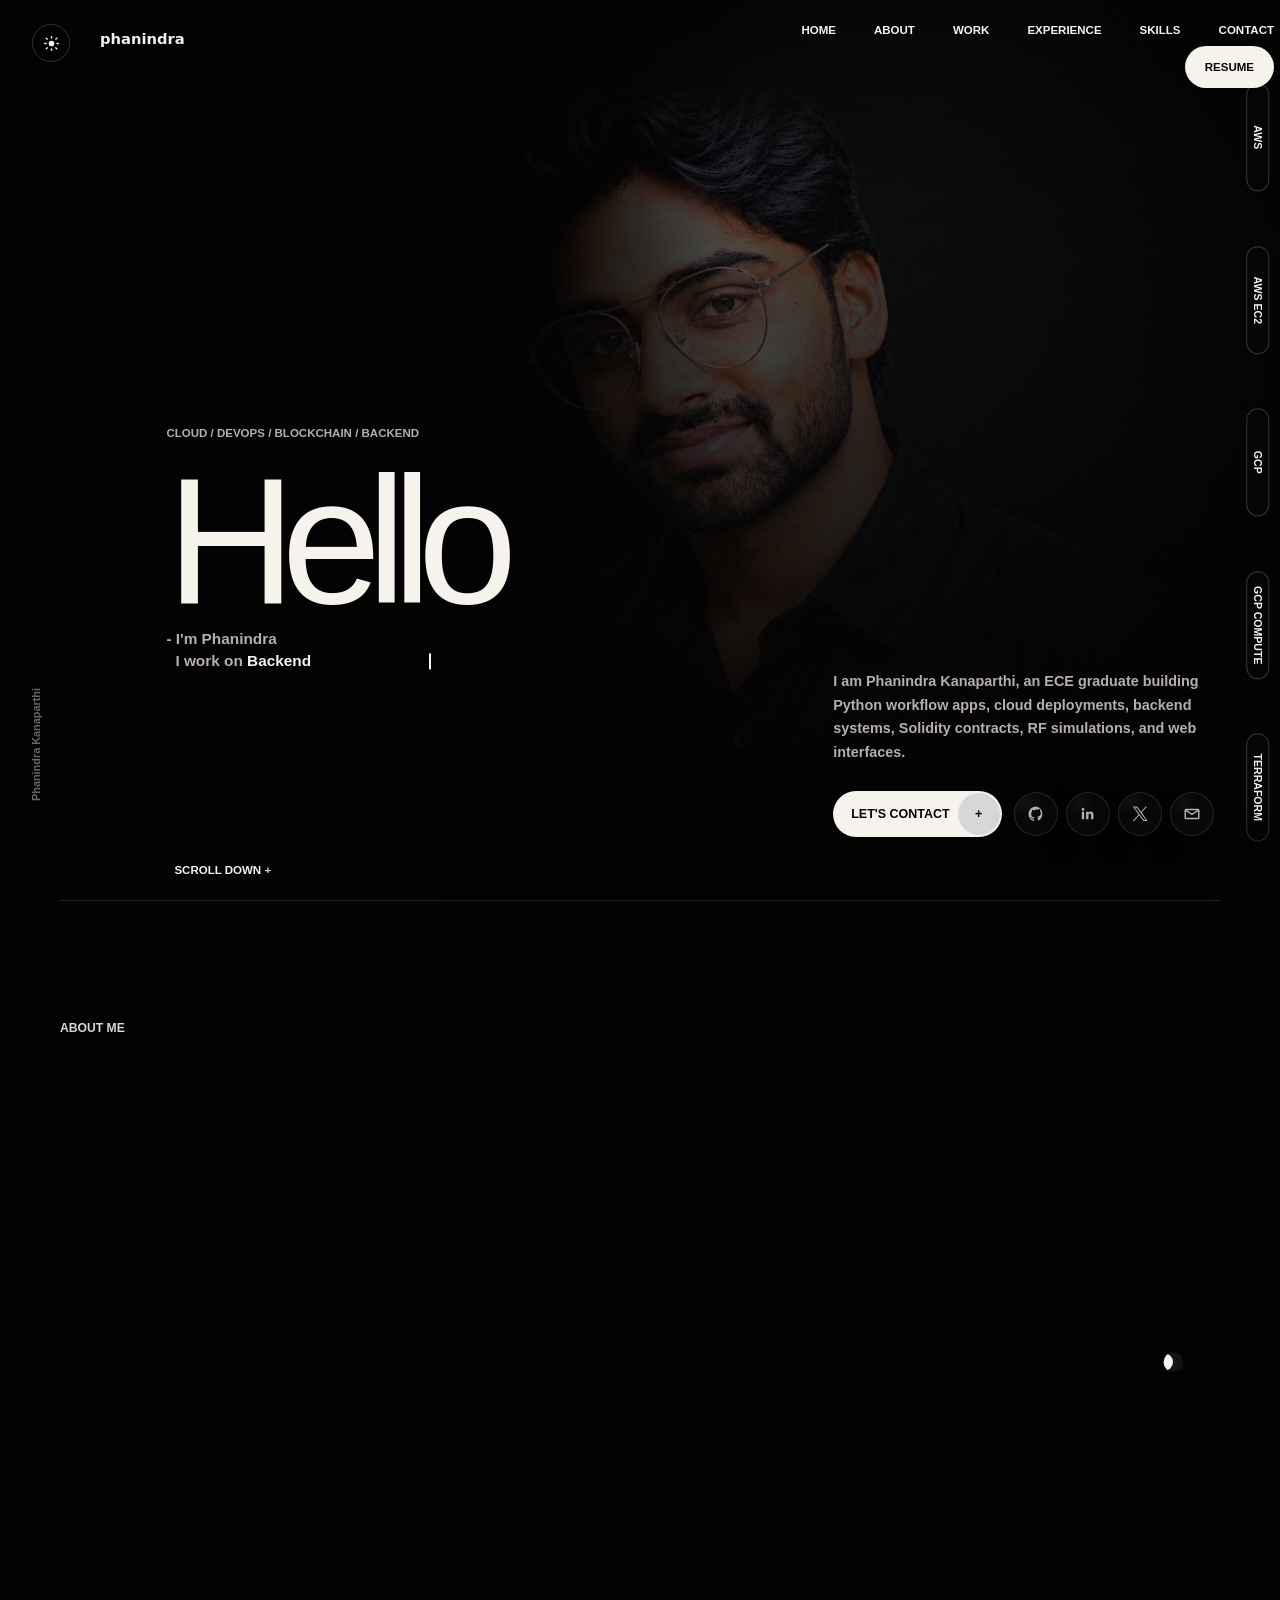
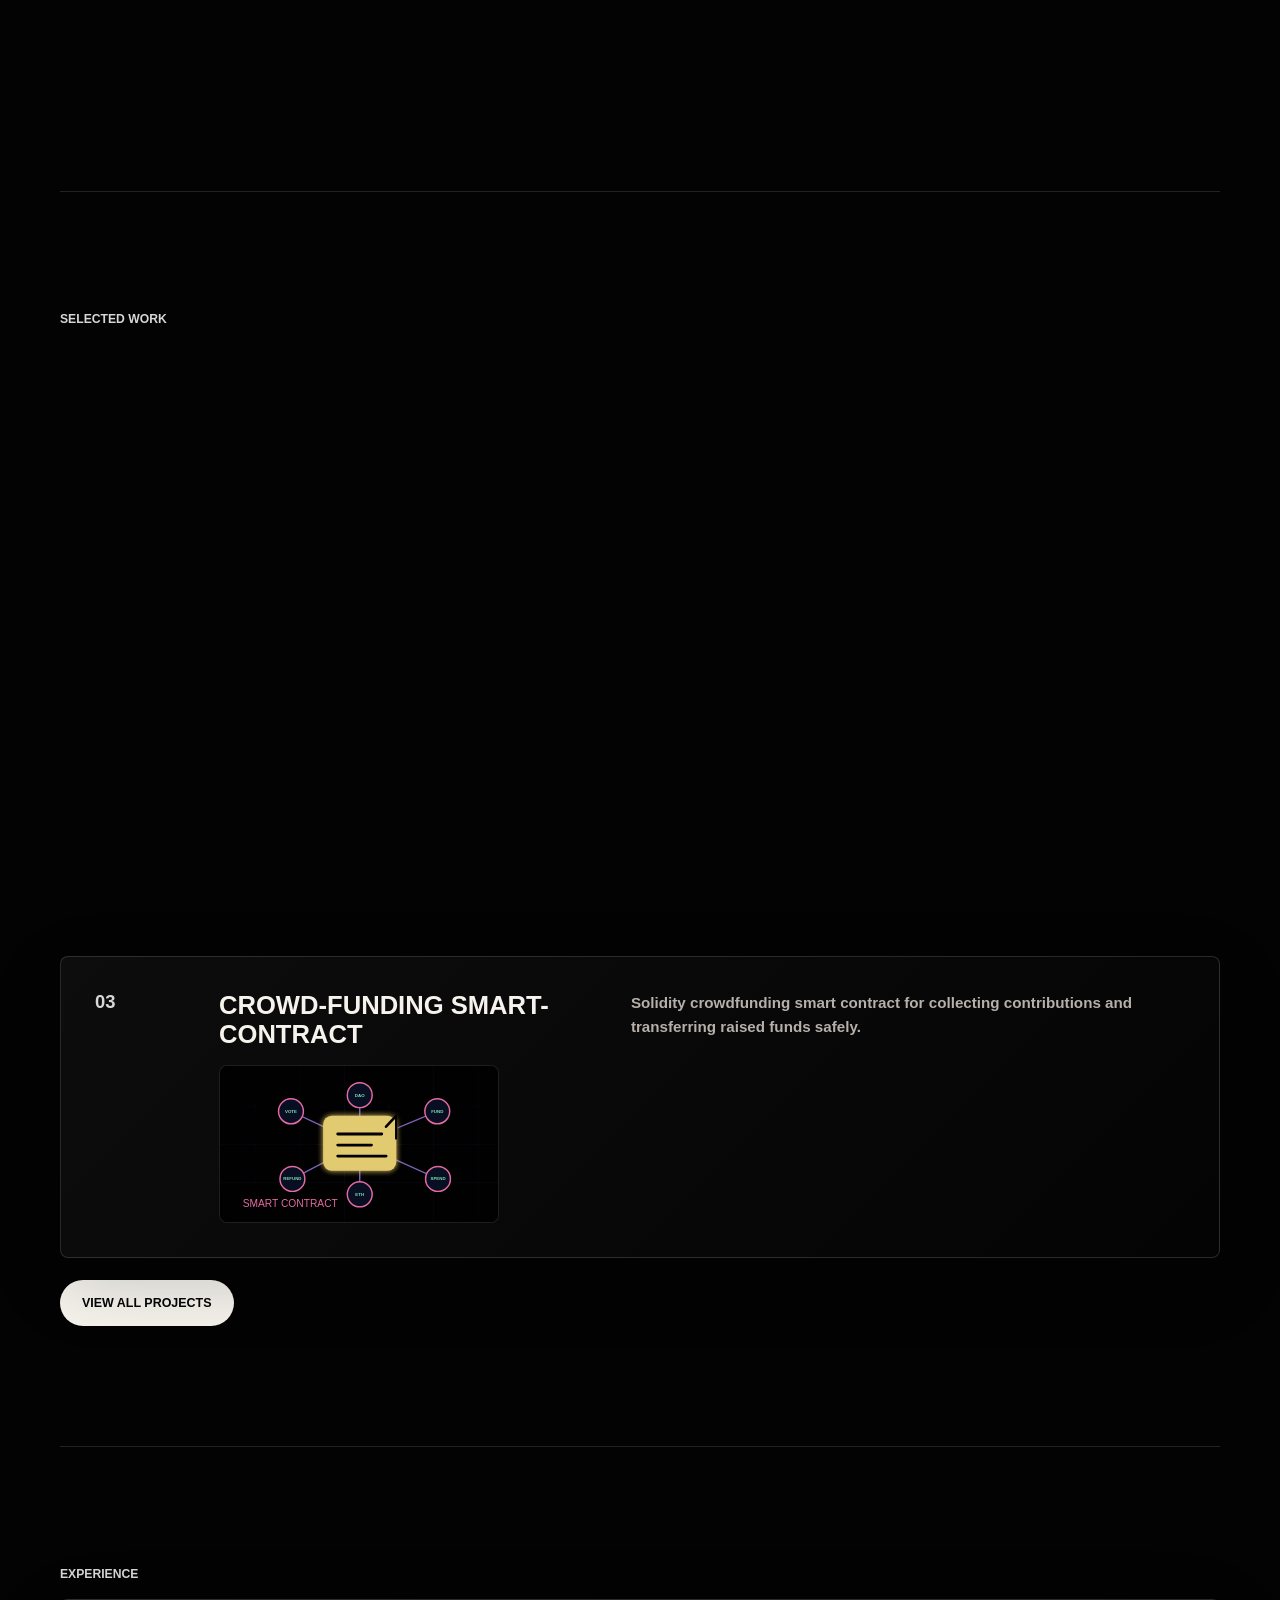
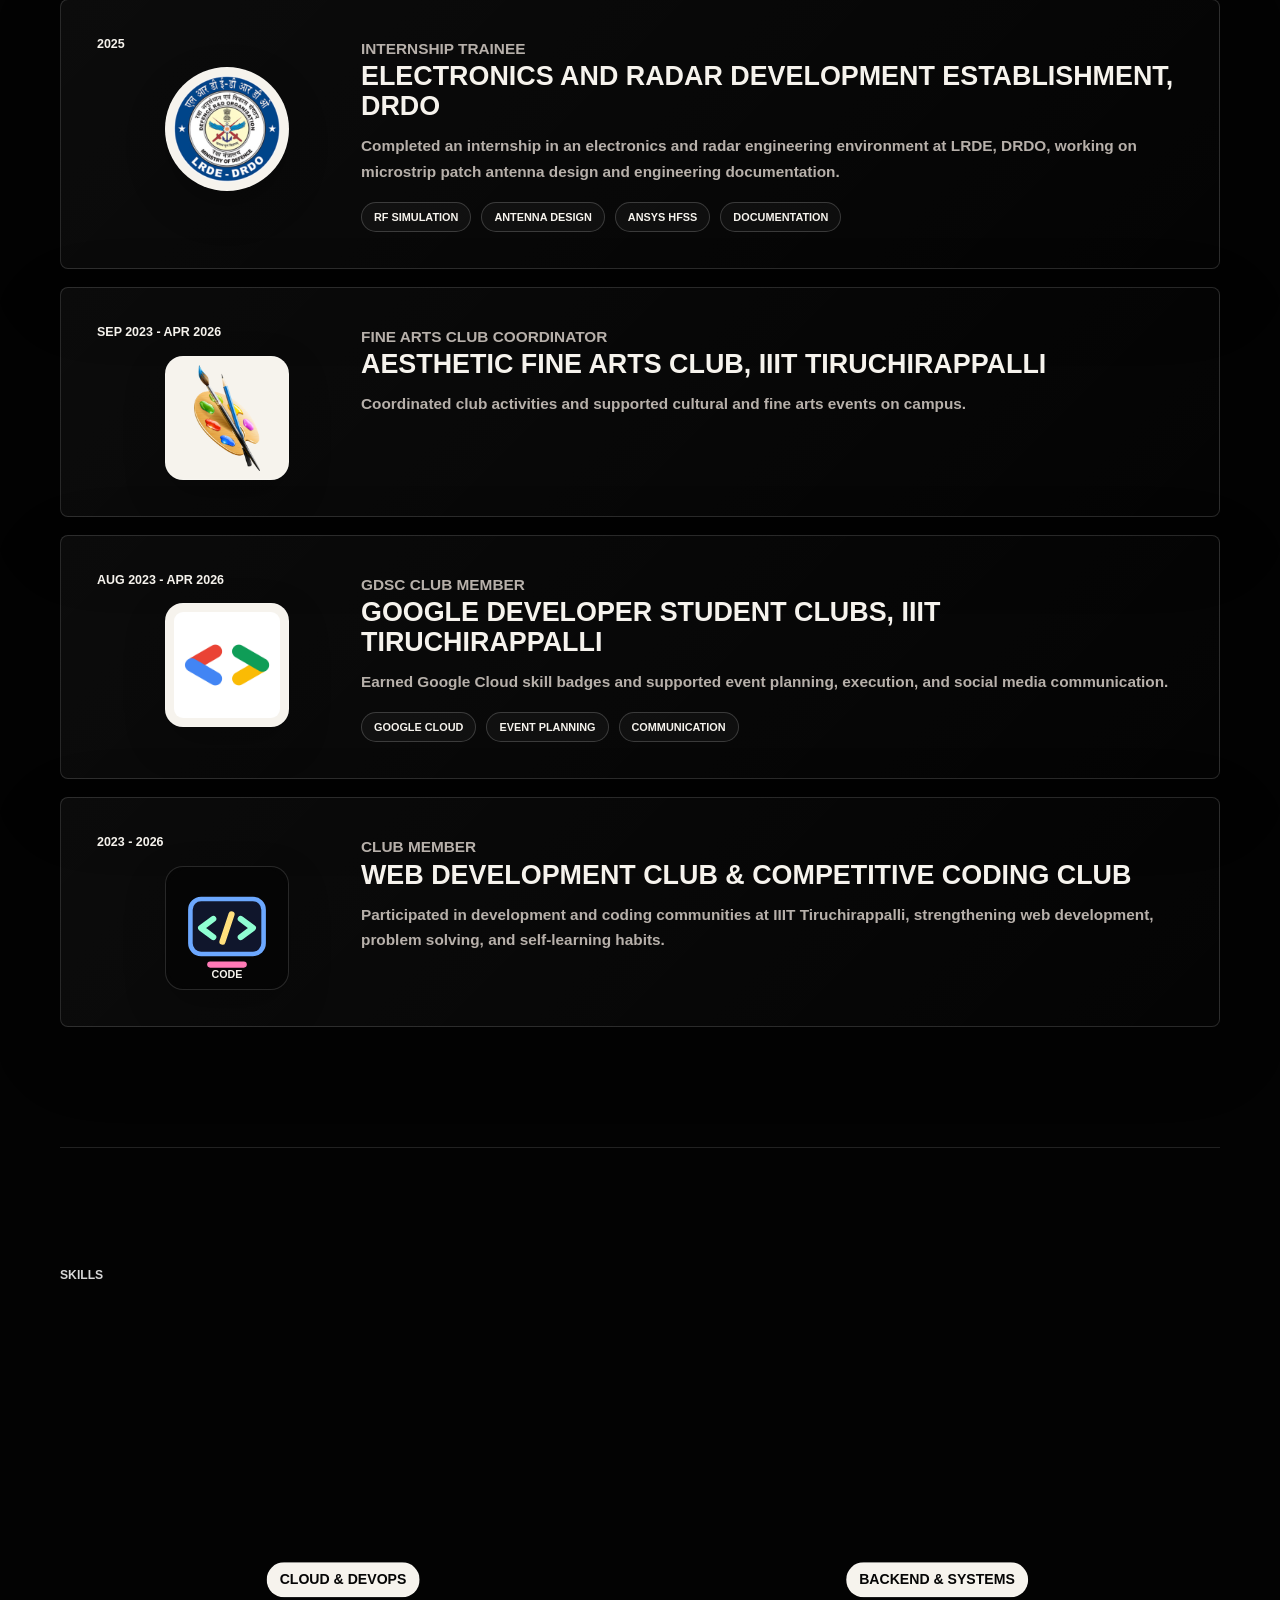
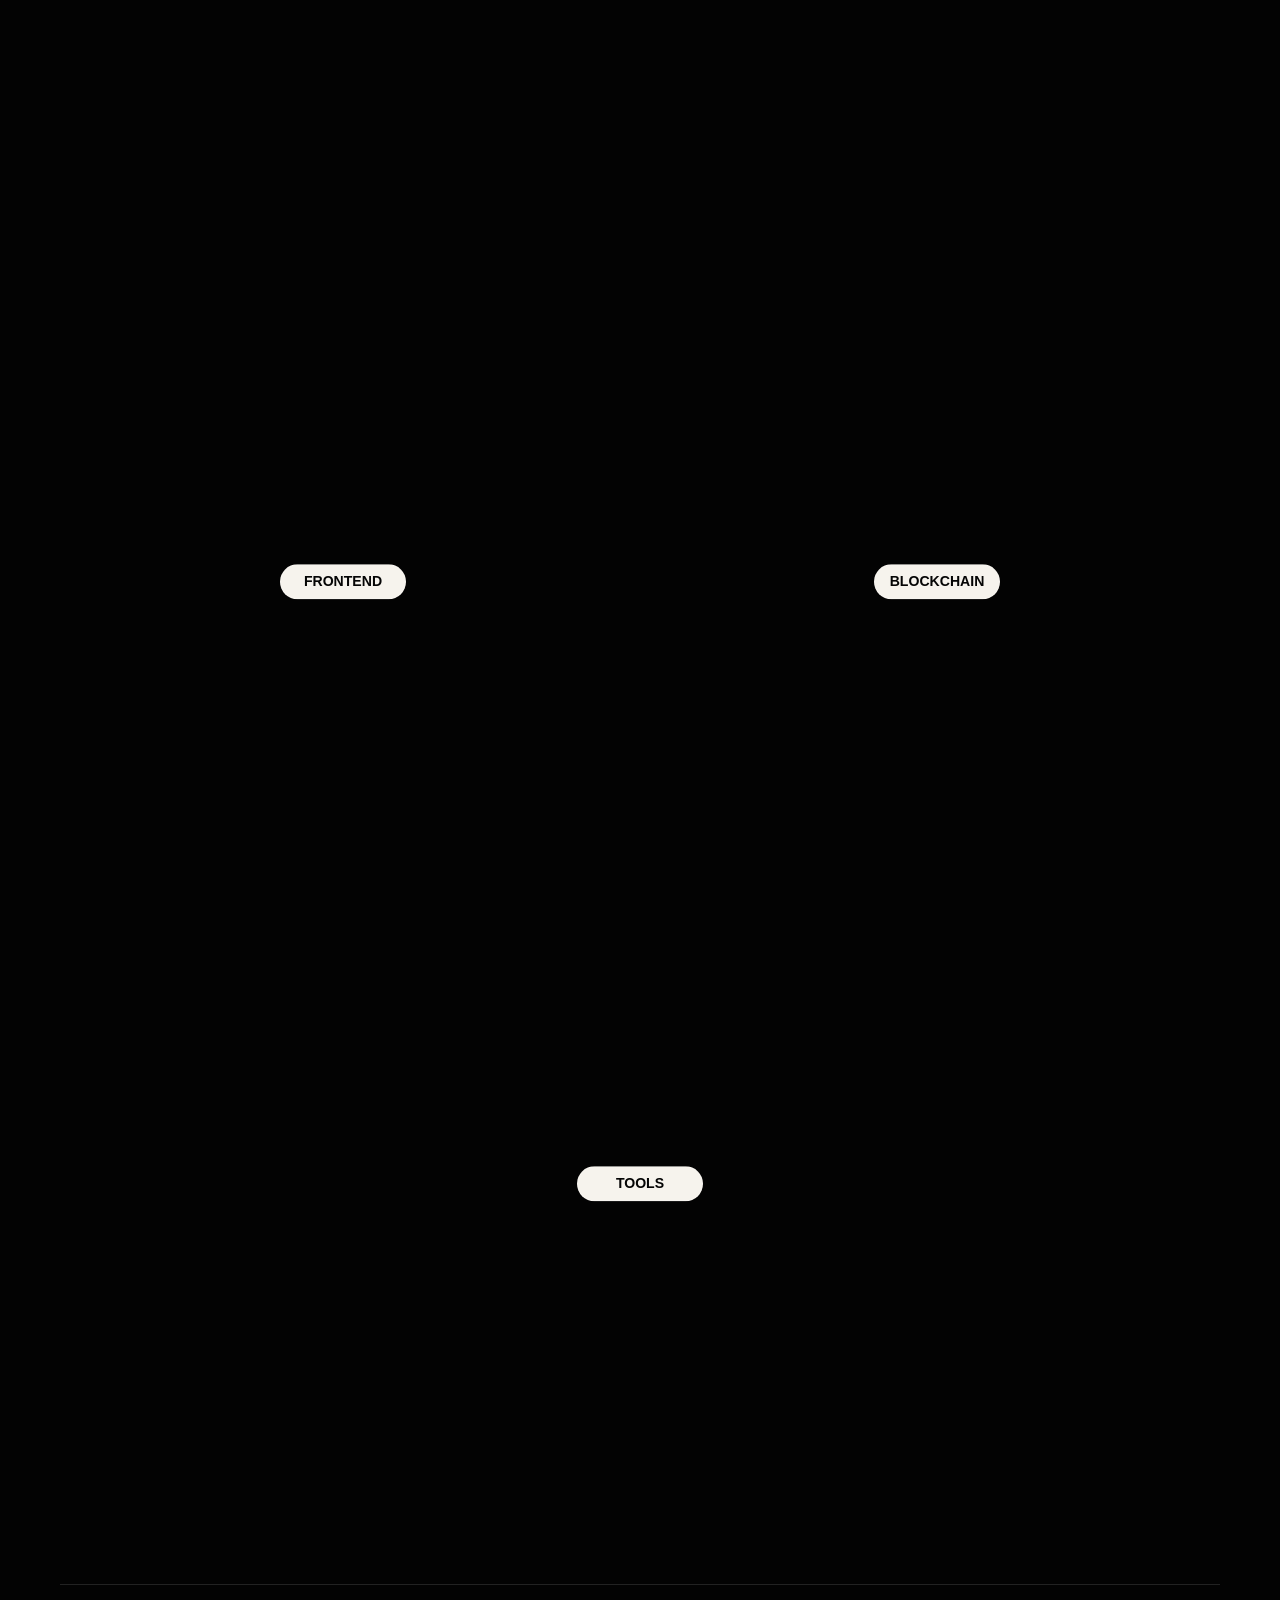
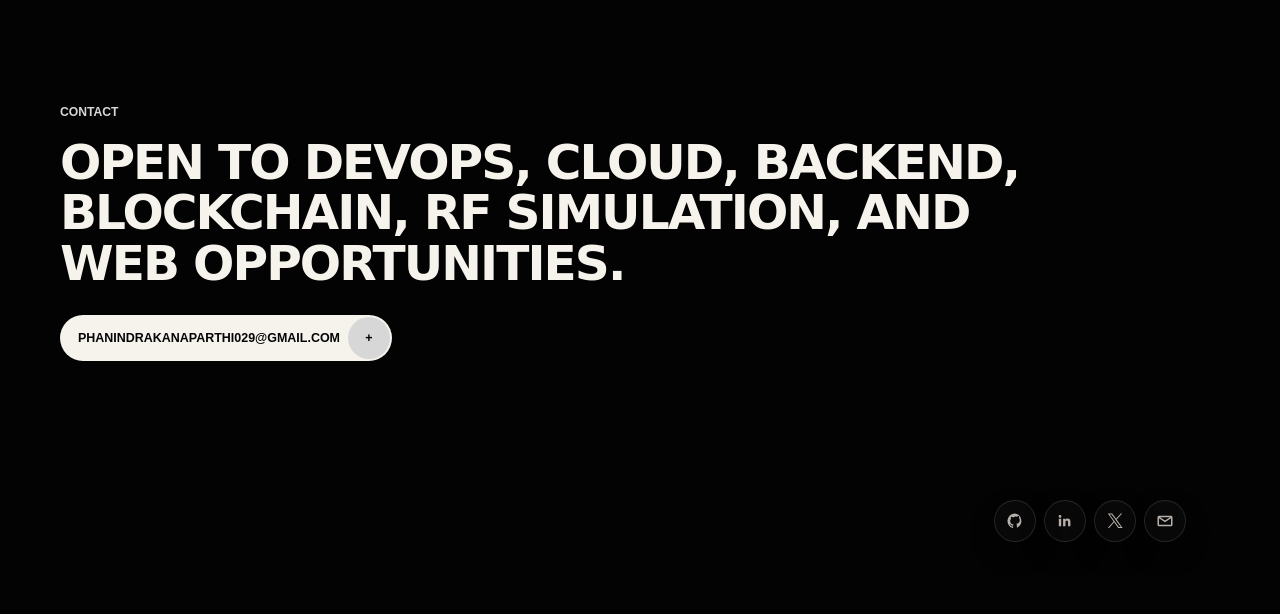
==== commit 67be8404: "Update social profile links" ====
--- a/index.html
+++ b/index.html
@@ -122,13 +122,13 @@
               <span>+</span>
             </a>
             <div class="hero-socials" aria-label="Profile links">
-              <a href="https://github.com/phanindra029" target="_blank" rel="noreferrer" aria-label="GitHub profile" data-link-name="github">
+              <a href="https://github.com/phanixdev" target="_blank" rel="noreferrer" aria-label="GitHub profile" data-link-name="github">
                 <svg viewBox="0 0 24 24" aria-hidden="true"><path d="M12 2a10 10 0 0 0-3.16 19.49c.5.09.68-.22.68-.48v-1.7c-2.78.6-3.37-1.18-3.37-1.18-.46-1.16-1.12-1.47-1.12-1.47-.91-.62.07-.61.07-.61 1 .07 1.53 1.03 1.53 1.03.9 1.52 2.34 1.08 2.91.83.09-.65.35-1.08.63-1.33-2.22-.25-4.56-1.11-4.56-4.94 0-1.09.39-1.98 1.03-2.68-.1-.25-.45-1.27.1-2.64 0 0 .84-.27 2.75 1.02A9.6 9.6 0 0 1 12 6c.85 0 1.7.11 2.5.34 1.9-1.29 2.74-1.02 2.74-1.02.55 1.37.2 2.39.1 2.64.64.7 1.03 1.59 1.03 2.68 0 3.84-2.34 4.68-4.57 4.93.36.31.68.92.68 1.86v2.76c0 .26.18.58.69.48A10 10 0 0 0 12 2Z"/></svg>
               </a>
-              <a href="https://www.linkedin.com/in/phanindra-kanaparthi-a23103269" target="_blank" rel="noreferrer" aria-label="LinkedIn profile" data-link-name="linkedin">
+              <a href="https://www.linkedin.com/in/phanixdev/" target="_blank" rel="noreferrer" aria-label="LinkedIn profile" data-link-name="linkedin">
                 <svg viewBox="0 0 24 24" aria-hidden="true"><path d="M6.94 8.9H3.78v10.08h3.16V8.9ZM5.36 4a1.84 1.84 0 1 0 0 3.68A1.84 1.84 0 0 0 5.36 4Zm13.86 9.2c0-3.04-1.62-4.45-3.78-4.45a3.26 3.26 0 0 0-2.96 1.63V8.9H9.45v10.08h3.16V14c0-1.31.25-2.58 1.87-2.58 1.6 0 1.62 1.49 1.62 2.66v4.9h3.12V13.2Z"/></svg>
               </a>
-              <a href="https://x.com/phanindrak1205" target="_blank" rel="noreferrer" aria-label="X profile" data-link-name="x">
+              <a href="https://x.com/phanixdev" target="_blank" rel="noreferrer" aria-label="X profile" data-link-name="x">
                 <svg viewBox="0 0 24 24" aria-hidden="true"><path d="M14.18 10.16 21.54 2h-1.74l-6.4 7.1L8.3 2H2.42l7.72 10.75L2.42 21.3h1.74l6.75-7.49 5.39 7.49h5.88l-8-11.14Zm-2.39 2.65-.78-1.1L4.79 3.31h2.67l5.03 6.8.78 1.1 6.53 8.82h-2.67l-5.34-7.22Z"/></svg>
               </a>
               <a href="mailto:phanindrakanaparthi029@gmail.com" aria-label="Email">
@@ -385,13 +385,13 @@
           <span>+</span>
         </a>
         <div class="contact-socials" aria-label="Contact links">
-          <a href="https://github.com/phanindra029" target="_blank" rel="noreferrer" aria-label="GitHub profile">
+          <a href="https://github.com/phanixdev" target="_blank" rel="noreferrer" aria-label="GitHub profile">
             <svg viewBox="0 0 24 24" aria-hidden="true"><path d="M12 2a10 10 0 0 0-3.16 19.49c.5.09.68-.22.68-.48v-1.7c-2.78.6-3.37-1.18-3.37-1.18-.46-1.16-1.12-1.47-1.12-1.47-.91-.62.07-.61.07-.61 1 .07 1.53 1.03 1.53 1.03.9 1.52 2.34 1.08 2.91.83.09-.65.35-1.08.63-1.33-2.22-.25-4.56-1.11-4.56-4.94 0-1.09.39-1.98 1.03-2.68-.1-.25-.45-1.27.1-2.64 0 0 .84-.27 2.75 1.02A9.6 9.6 0 0 1 12 6c.85 0 1.7.11 2.5.34 1.9-1.29 2.74-1.02 2.74-1.02.55 1.37.2 2.39.1 2.64.64.7 1.03 1.59 1.03 2.68 0 3.84-2.34 4.68-4.57 4.93.36.31.68.92.68 1.86v2.76c0 .26.18.58.69.48A10 10 0 0 0 12 2Z"/></svg>
           </a>
-          <a href="https://www.linkedin.com/in/phanindra-kanaparthi-a23103269" target="_blank" rel="noreferrer" aria-label="LinkedIn profile">
+          <a href="https://www.linkedin.com/in/phanixdev/" target="_blank" rel="noreferrer" aria-label="LinkedIn profile">
             <svg viewBox="0 0 24 24" aria-hidden="true"><path d="M6.94 8.9H3.78v10.08h3.16V8.9ZM5.36 4a1.84 1.84 0 1 0 0 3.68A1.84 1.84 0 0 0 5.36 4Zm13.86 9.2c0-3.04-1.62-4.45-3.78-4.45a3.26 3.26 0 0 0-2.96 1.63V8.9H9.45v10.08h3.16V14c0-1.31.25-2.58 1.87-2.58 1.6 0 1.62 1.49 1.62 2.66v4.9h3.12V13.2Z"/></svg>
           </a>
-          <a href="https://x.com/phanindrak1205" target="_blank" rel="noreferrer" aria-label="X profile">
+          <a href="https://x.com/phanixdev" target="_blank" rel="noreferrer" aria-label="X profile">
             <svg viewBox="0 0 24 24" aria-hidden="true"><path d="M14.18 10.16 21.54 2h-1.74l-6.4 7.1L8.3 2H2.42l7.72 10.75L2.42 21.3h1.74l6.75-7.49 5.39 7.49h5.88l-8-11.14Zm-2.39 2.65-.78-1.1L4.79 3.31h2.67l5.03 6.8.78 1.1 6.53 8.82h-2.67l-5.34-7.22Z"/></svg>
           </a>
           <a href="mailto:phanindrakanaparthi029@gmail.com" aria-label="Email">
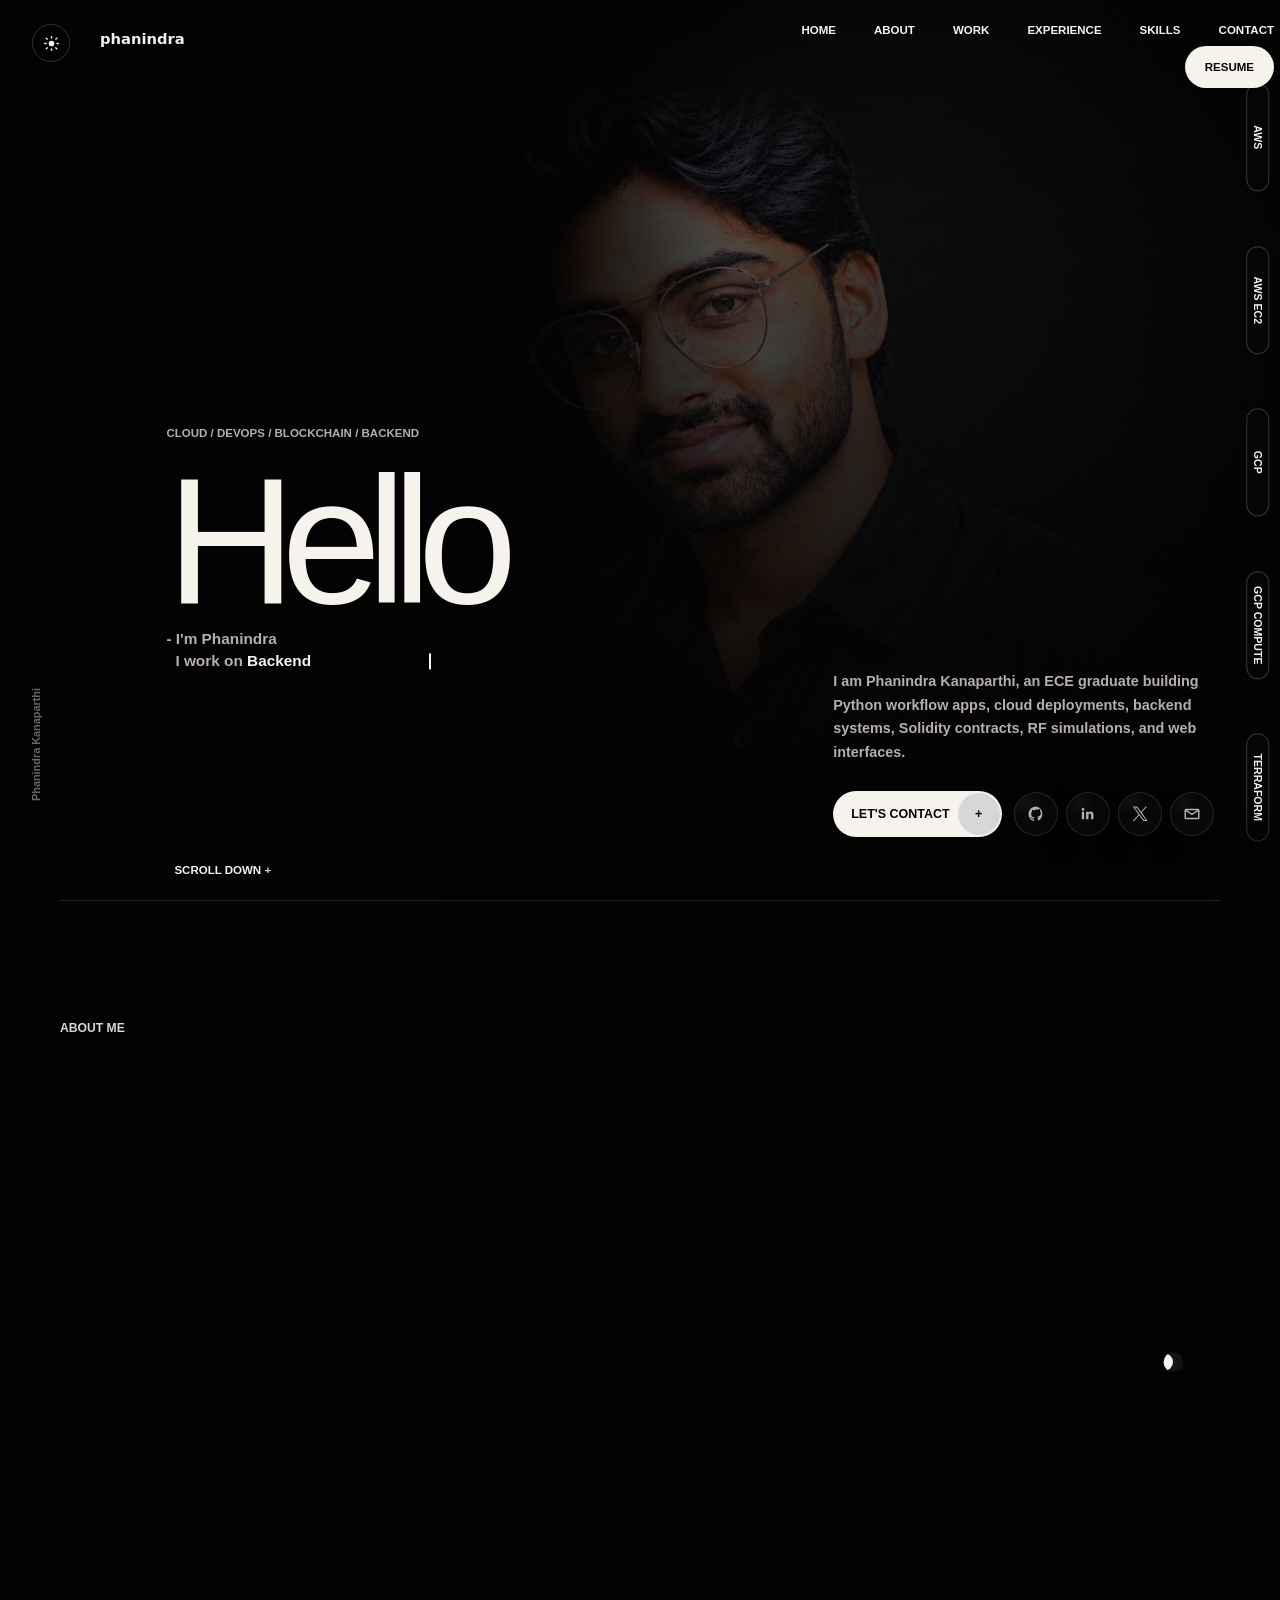
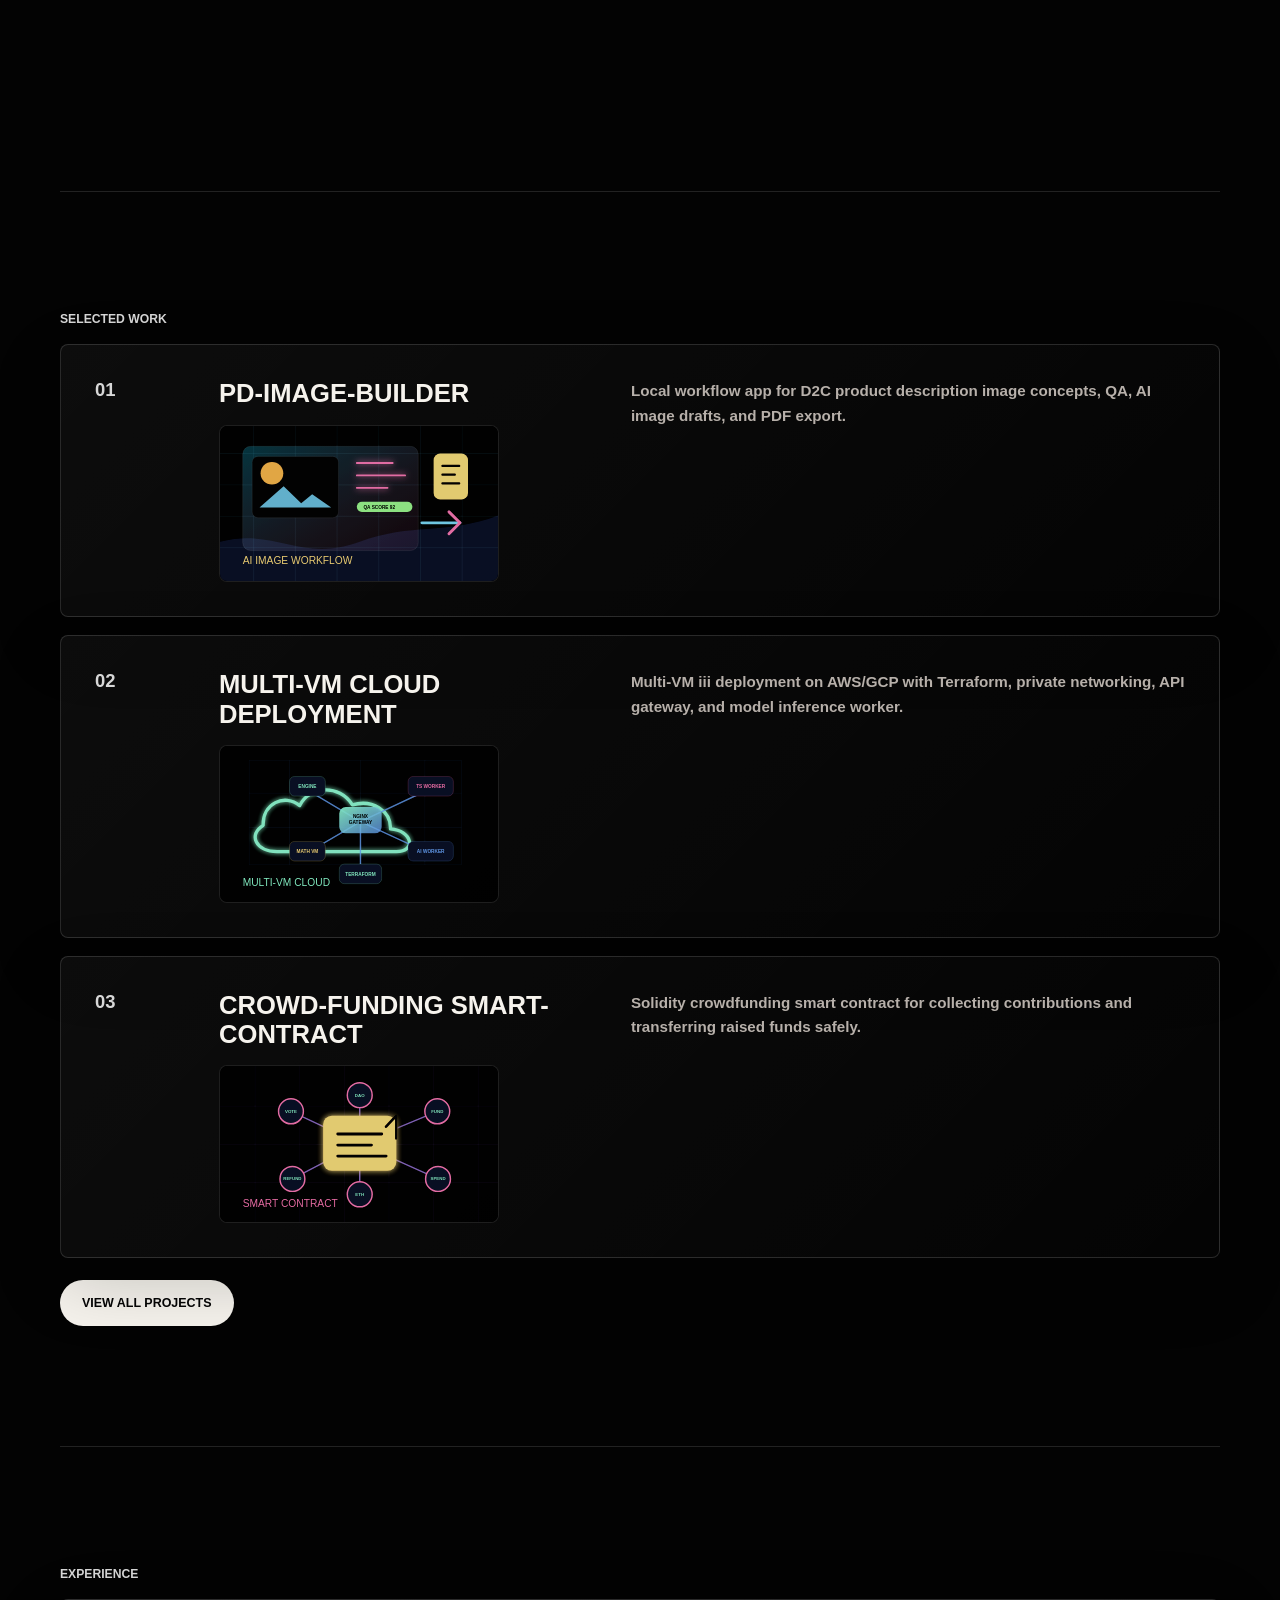
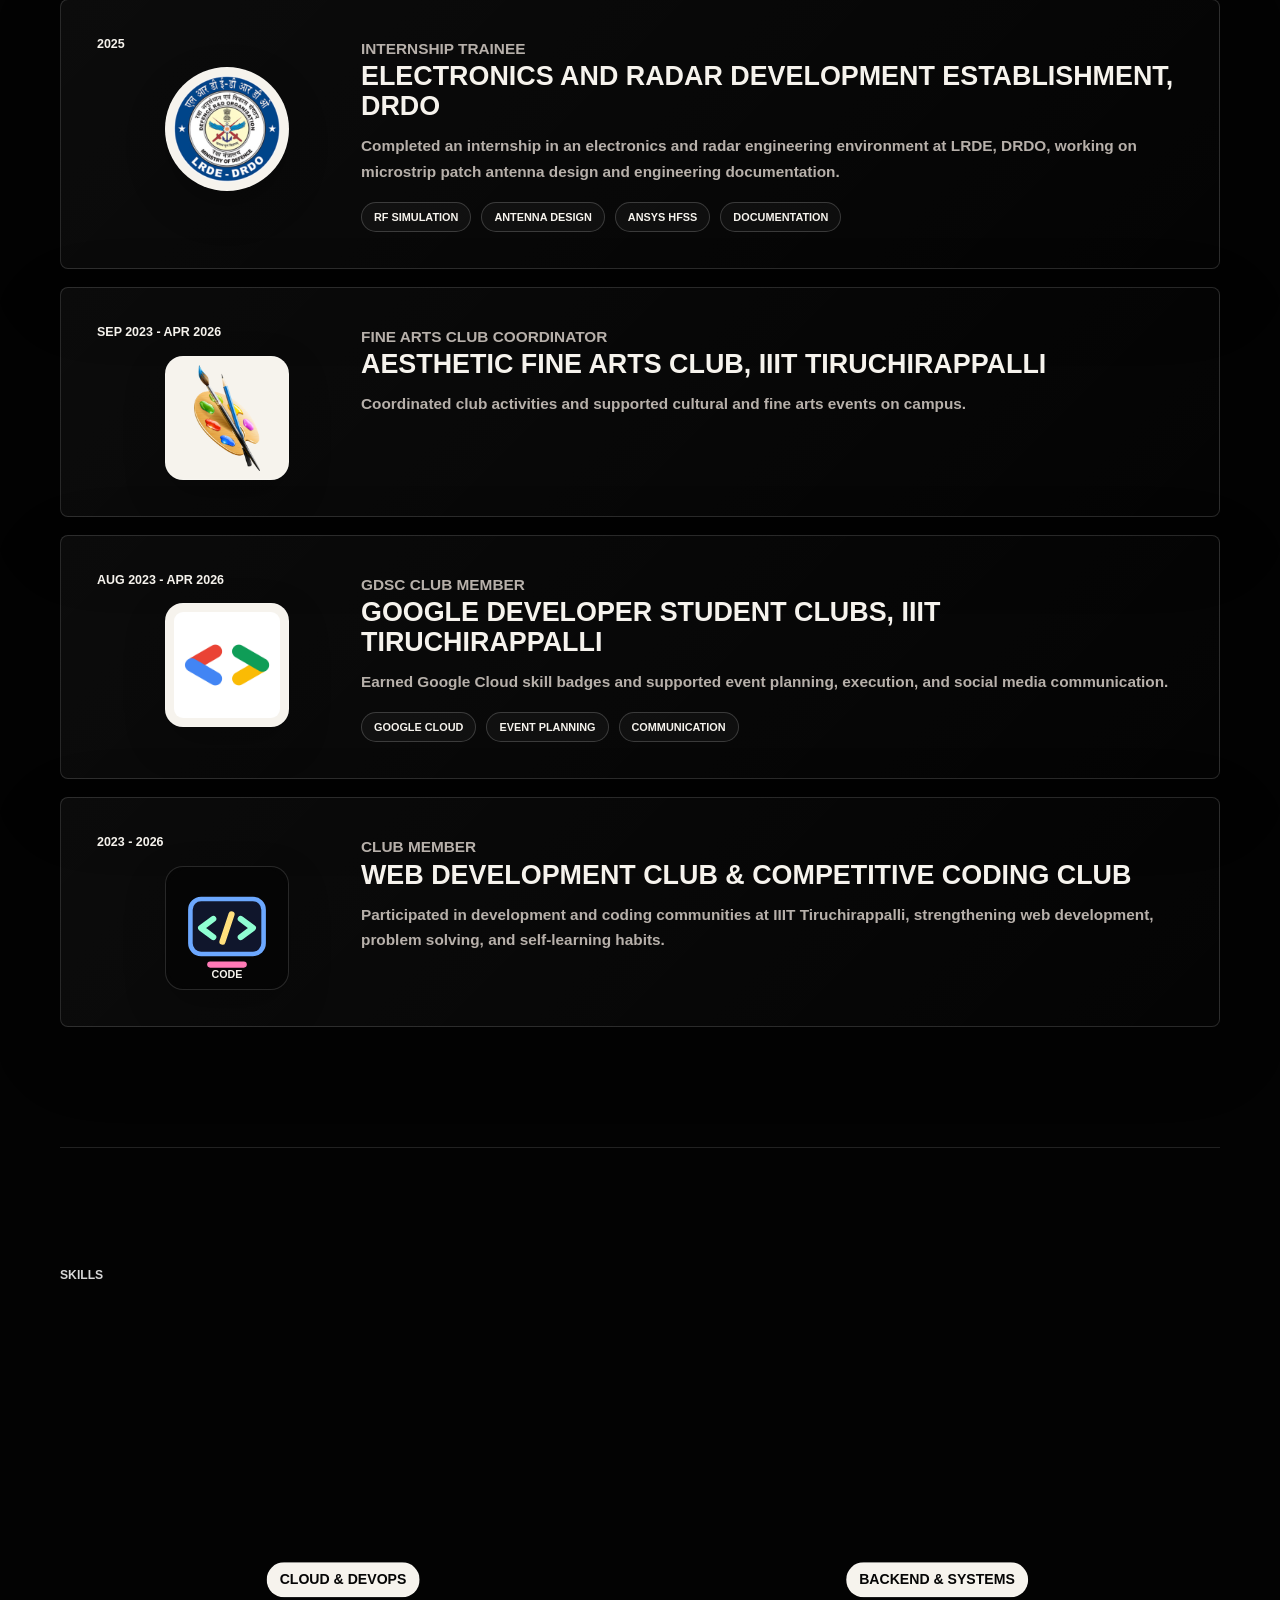
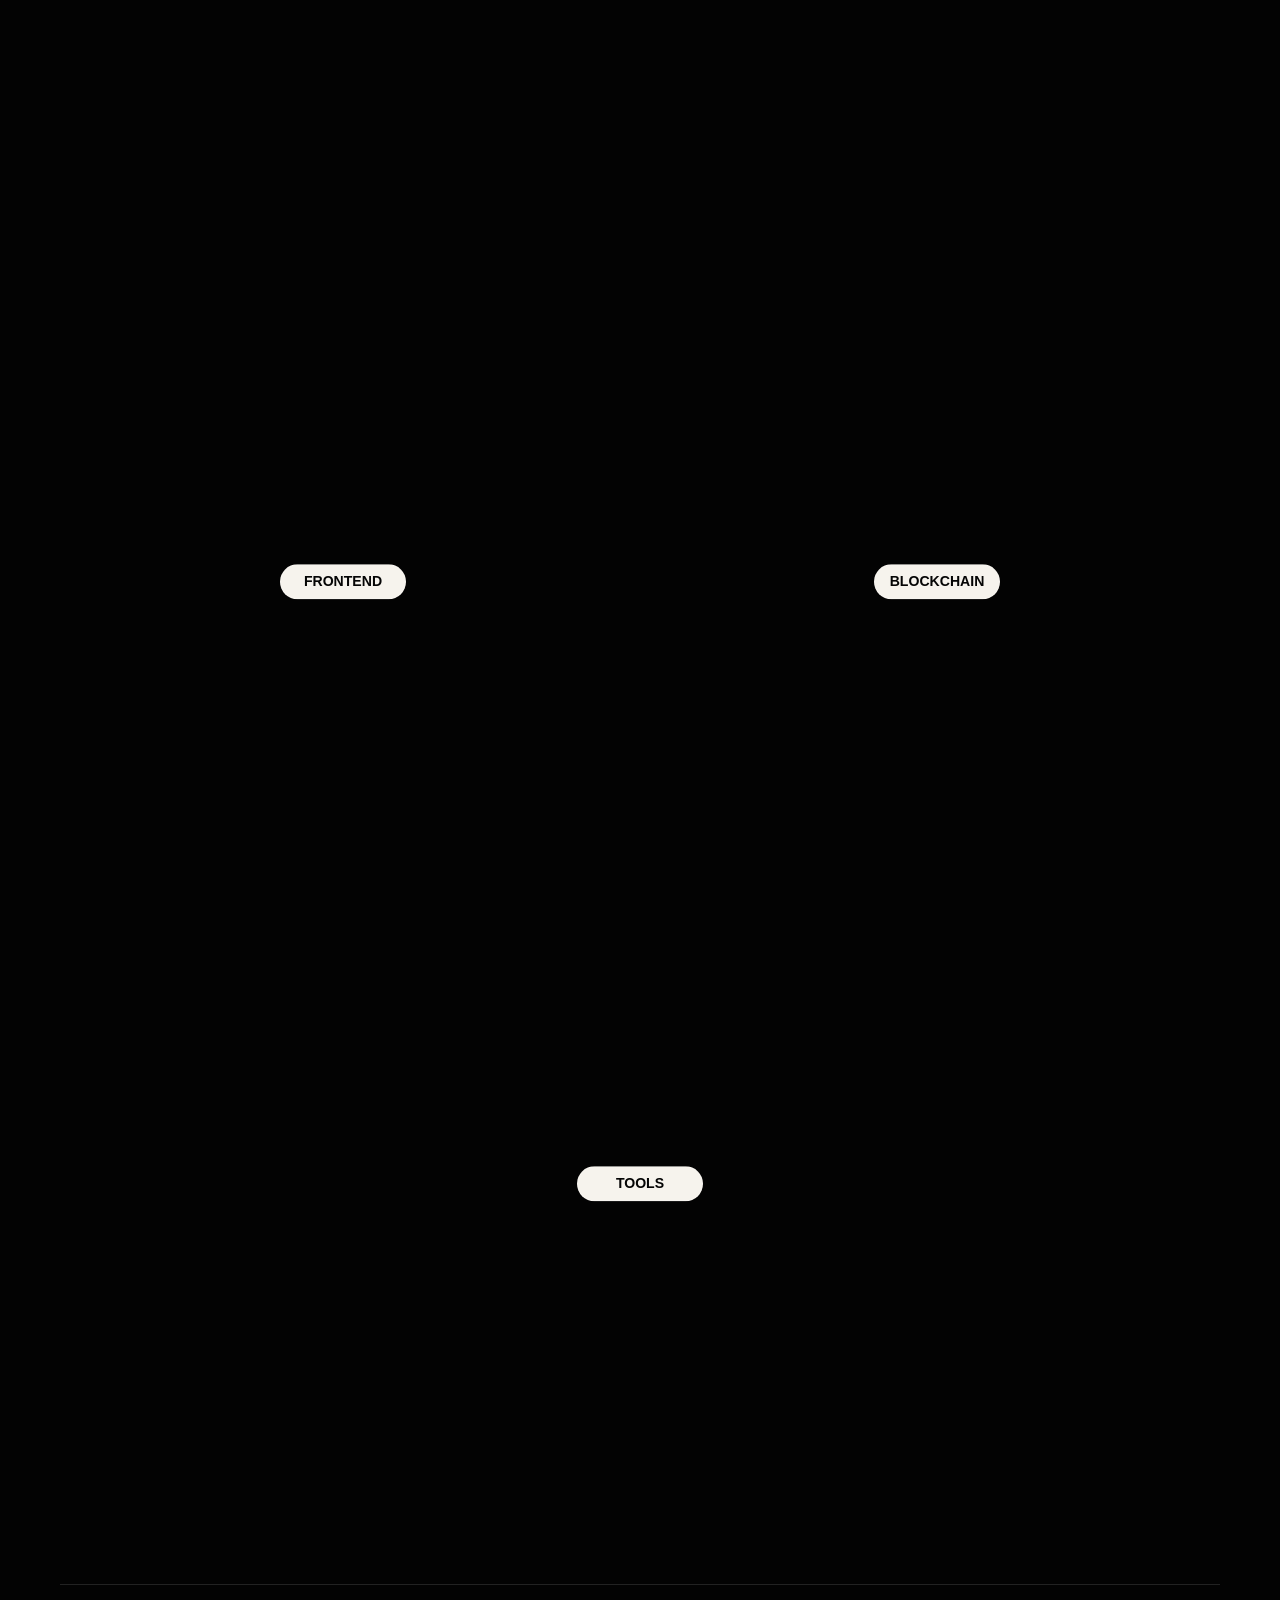
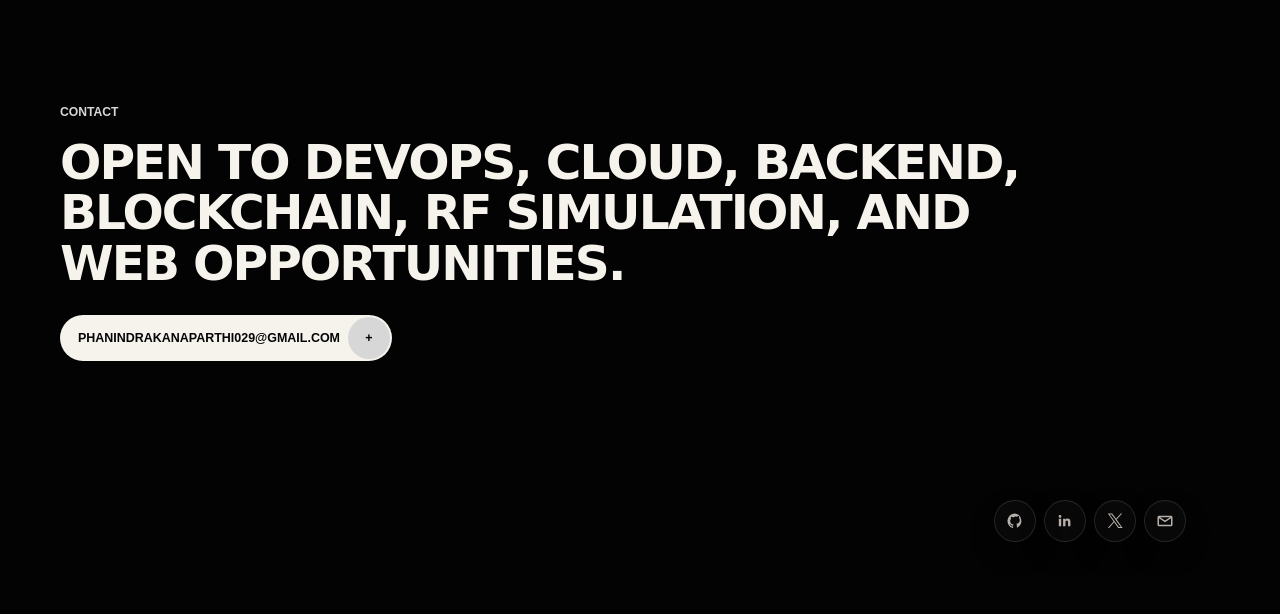
==== commit 74ad8657: "Add social preview image" ====
--- a/index.html
+++ b/index.html
@@ -7,6 +7,27 @@
       name="description"
       content="Portfolio for Phanindra Kanaparthi, a DevOps, blockchain, backend, RF simulation, and web development engineer."
     />
+    <link rel="canonical" href="https://phanixdev.com/" />
+    <meta property="og:type" content="website" />
+    <meta property="og:url" content="https://phanixdev.com/" />
+    <meta property="og:title" content="Phanindra Kanaparthi | Portfolio" />
+    <meta
+      property="og:description"
+      content="Explore Phanindra Kanaparthi's portfolio across software development, cloud, DevOps, blockchain, backend systems, AI workflows, and engineering projects."
+    />
+    <meta property="og:image" content="https://phanixdev.com/assets/social-preview.png" />
+    <meta property="og:image:secure_url" content="https://phanixdev.com/assets/social-preview.png" />
+    <meta property="og:image:type" content="image/png" />
+    <meta property="og:image:width" content="1200" />
+    <meta property="og:image:height" content="630" />
+    <meta property="og:image:alt" content="Homepage preview of Phanindra Kanaparthi's portfolio" />
+    <meta name="twitter:card" content="summary_large_image" />
+    <meta name="twitter:title" content="Phanindra Kanaparthi | Portfolio" />
+    <meta
+      name="twitter:description"
+      content="Explore Phanindra Kanaparthi's portfolio across software development, cloud, DevOps, blockchain, backend systems, AI workflows, and engineering projects."
+    />
+    <meta name="twitter:image" content="https://phanixdev.com/assets/social-preview.png" />
     <title>Phanindra Kanaparthi | Portfolio</title>
     <link rel="stylesheet" href="styles.css" />
   </head>
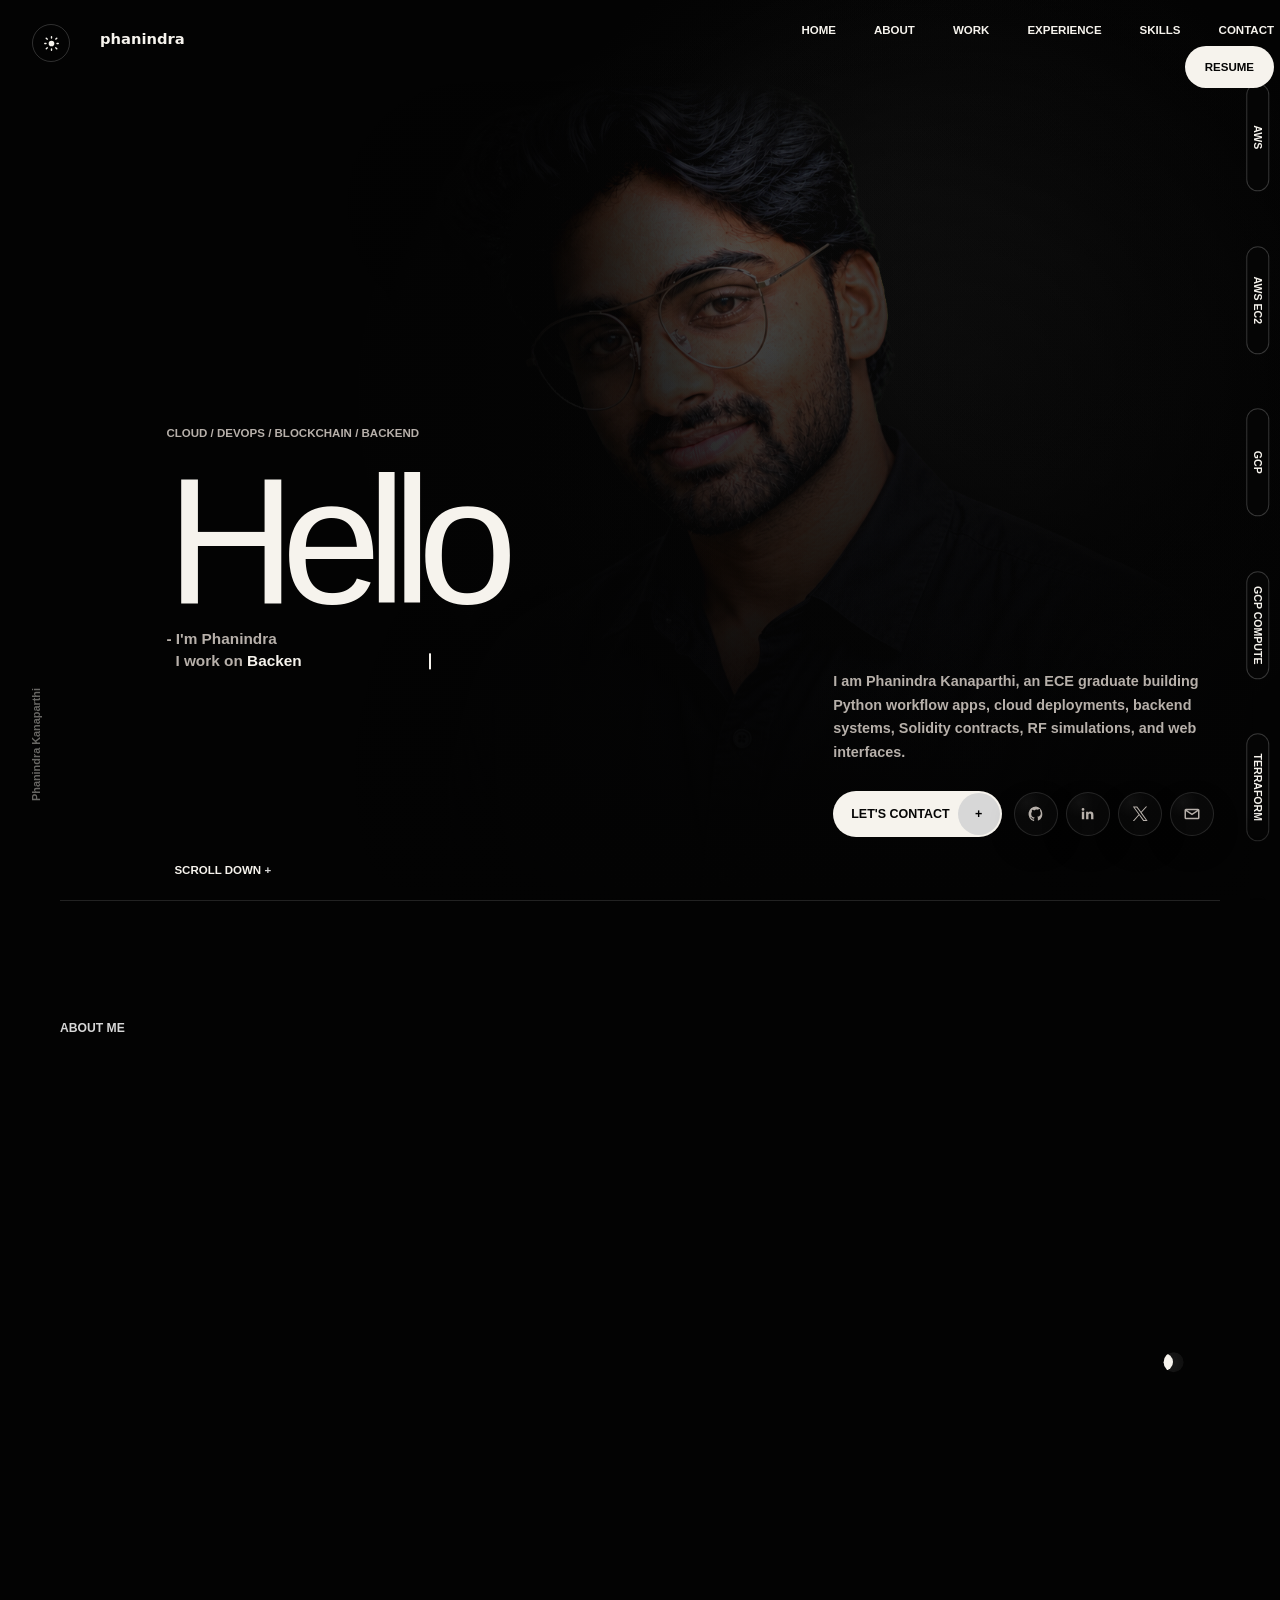
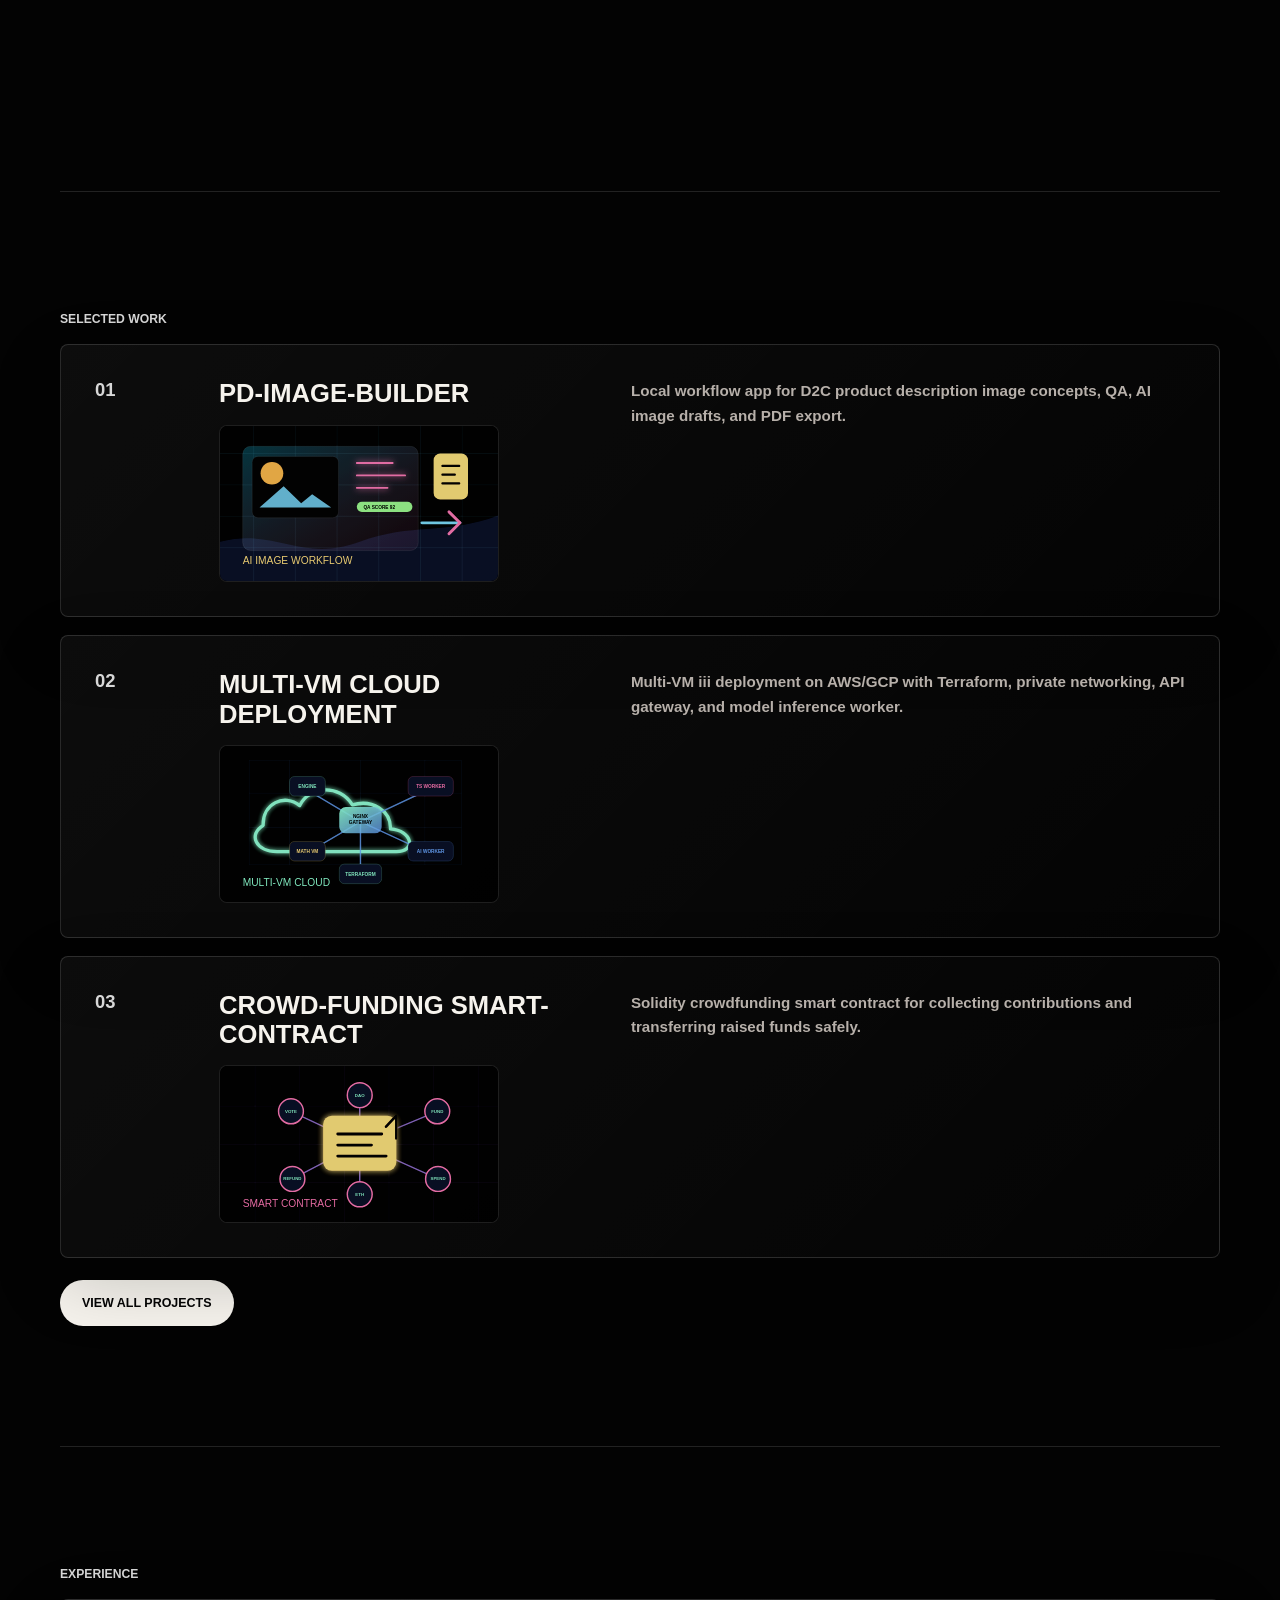
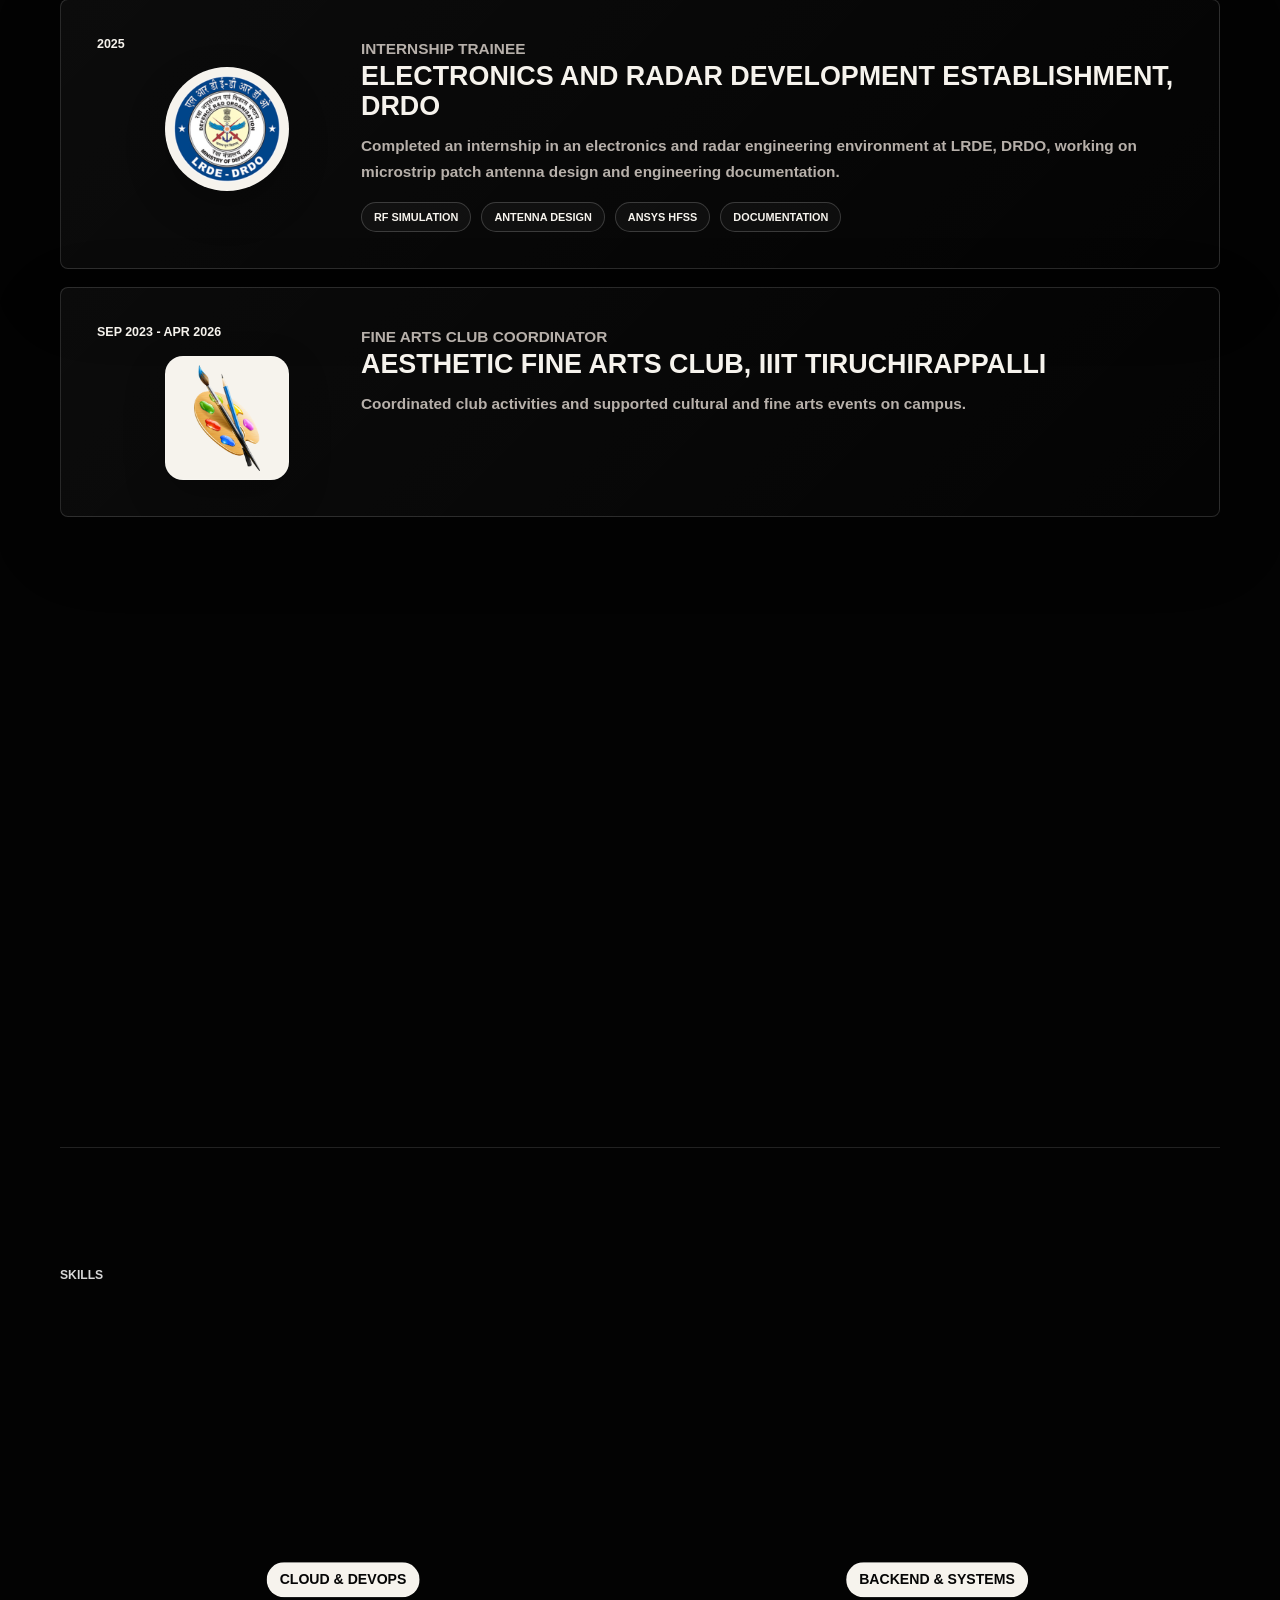
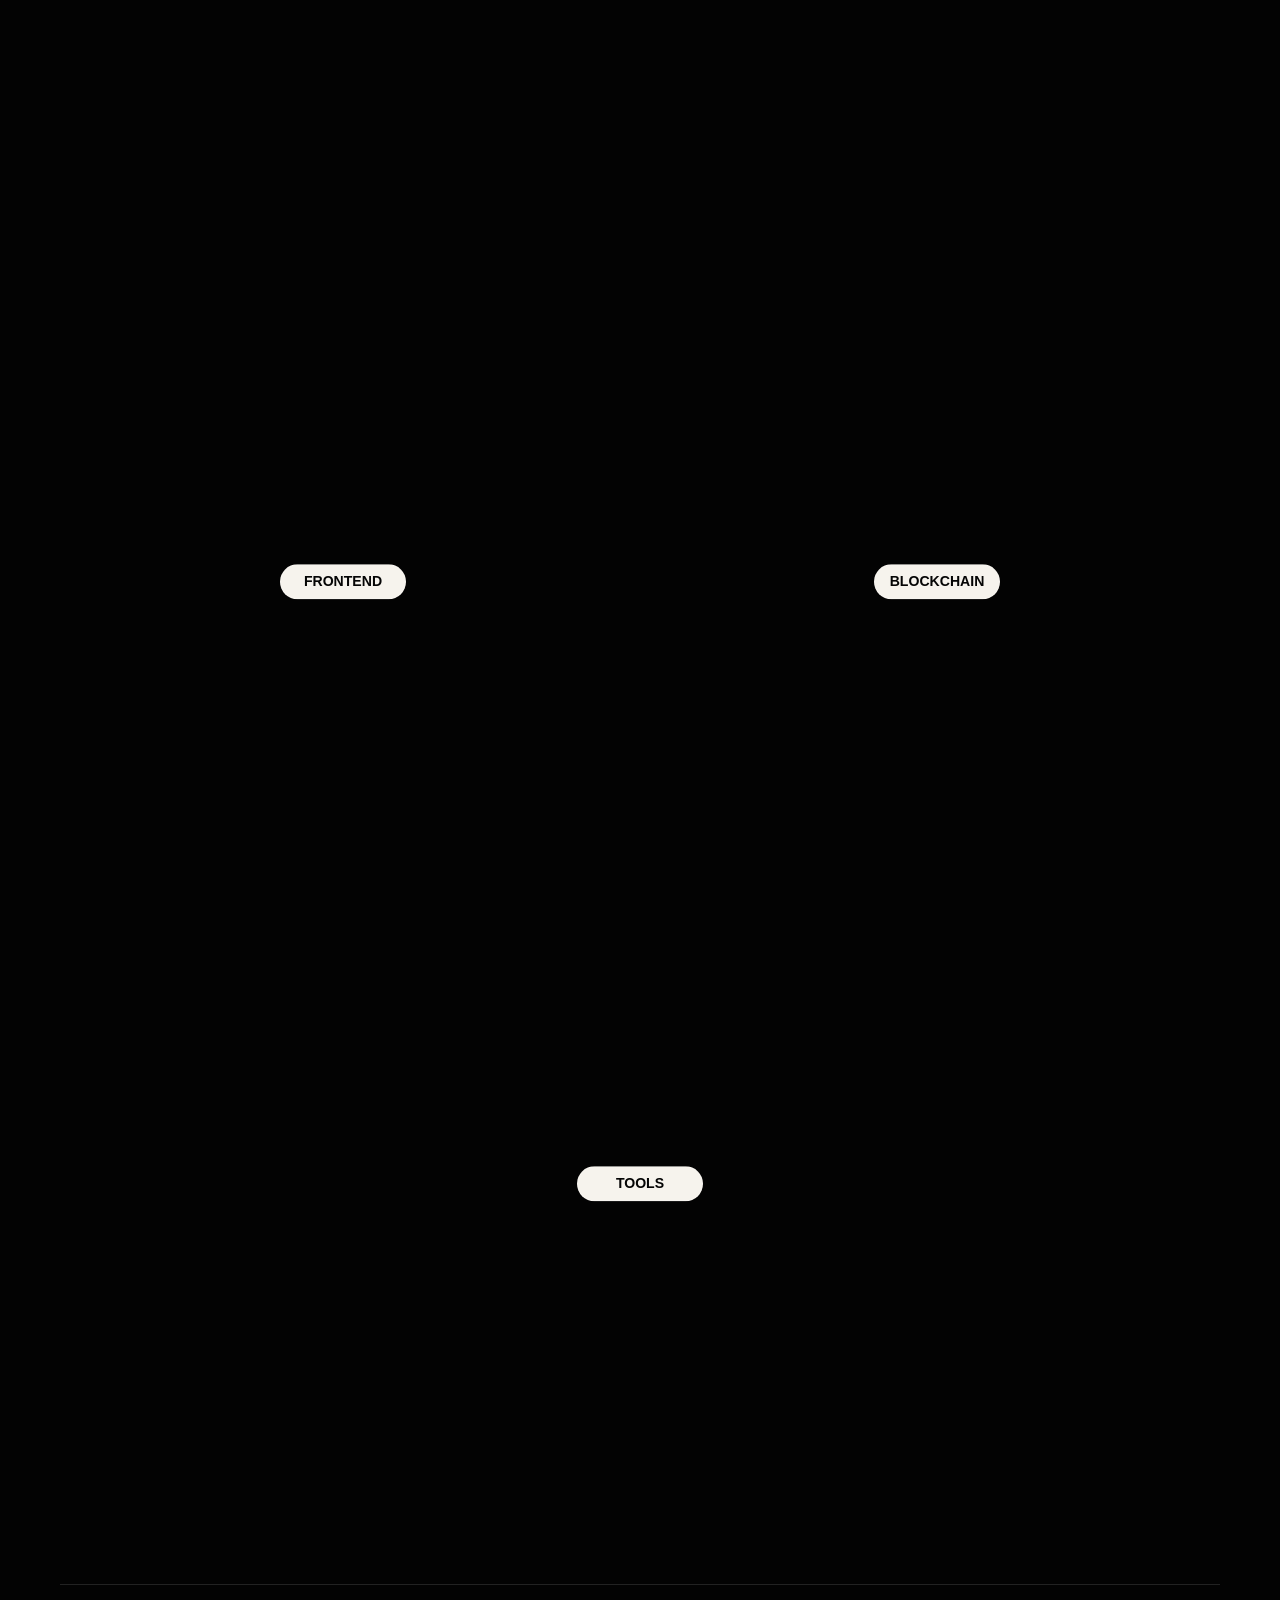
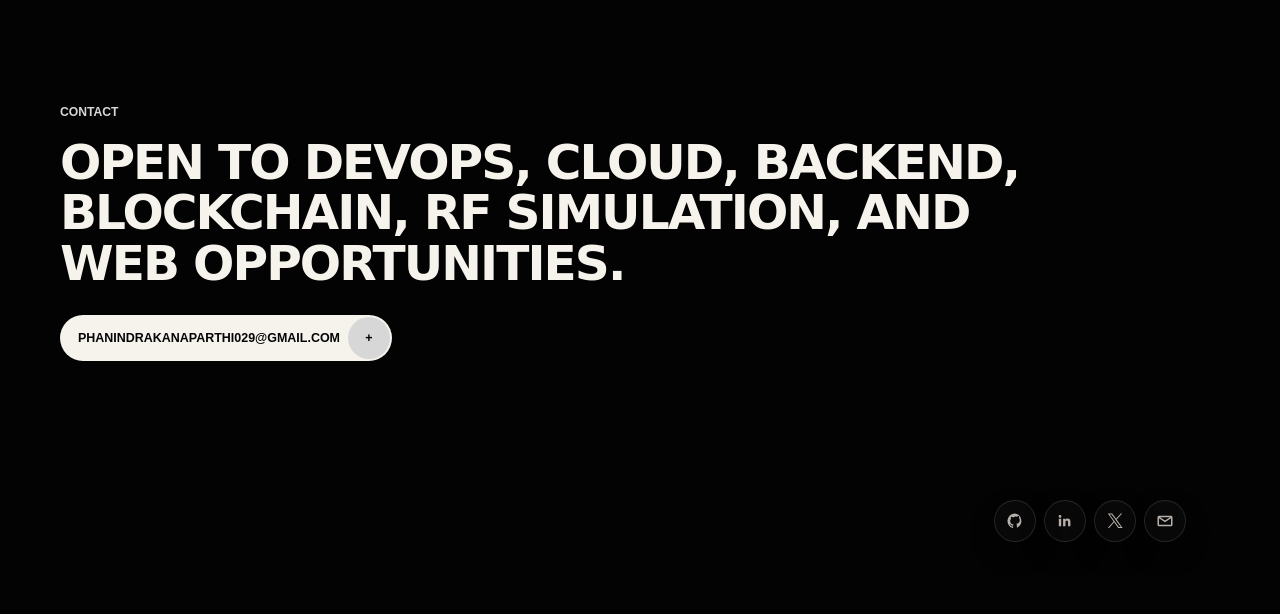
==== commit 2129abe3: "Use JPG social preview" ====
--- a/index.html
+++ b/index.html
@@ -15,9 +15,10 @@
       property="og:description"
       content="Explore Phanindra Kanaparthi's portfolio across software development, cloud, DevOps, blockchain, backend systems, AI workflows, and engineering projects."
     />
-    <meta property="og:image" content="https://phanixdev.com/assets/social-preview.png" />
-    <meta property="og:image:secure_url" content="https://phanixdev.com/assets/social-preview.png" />
-    <meta property="og:image:type" content="image/png" />
+    <meta property="og:image" content="https://phanixdev.com/assets/social-preview.jpg" />
+    <meta property="og:image:url" content="https://phanixdev.com/assets/social-preview.jpg" />
+    <meta property="og:image:secure_url" content="https://phanixdev.com/assets/social-preview.jpg" />
+    <meta property="og:image:type" content="image/jpeg" />
     <meta property="og:image:width" content="1200" />
     <meta property="og:image:height" content="630" />
     <meta property="og:image:alt" content="Homepage preview of Phanindra Kanaparthi's portfolio" />
@@ -27,7 +28,9 @@
       name="twitter:description"
       content="Explore Phanindra Kanaparthi's portfolio across software development, cloud, DevOps, blockchain, backend systems, AI workflows, and engineering projects."
     />
-    <meta name="twitter:image" content="https://phanixdev.com/assets/social-preview.png" />
+    <meta name="image" content="https://phanixdev.com/assets/social-preview.jpg" />
+    <meta name="twitter:image" content="https://phanixdev.com/assets/social-preview.jpg" />
+    <meta name="twitter:image:src" content="https://phanixdev.com/assets/social-preview.jpg" />
     <title>Phanindra Kanaparthi | Portfolio</title>
     <link rel="stylesheet" href="styles.css" />
   </head>
